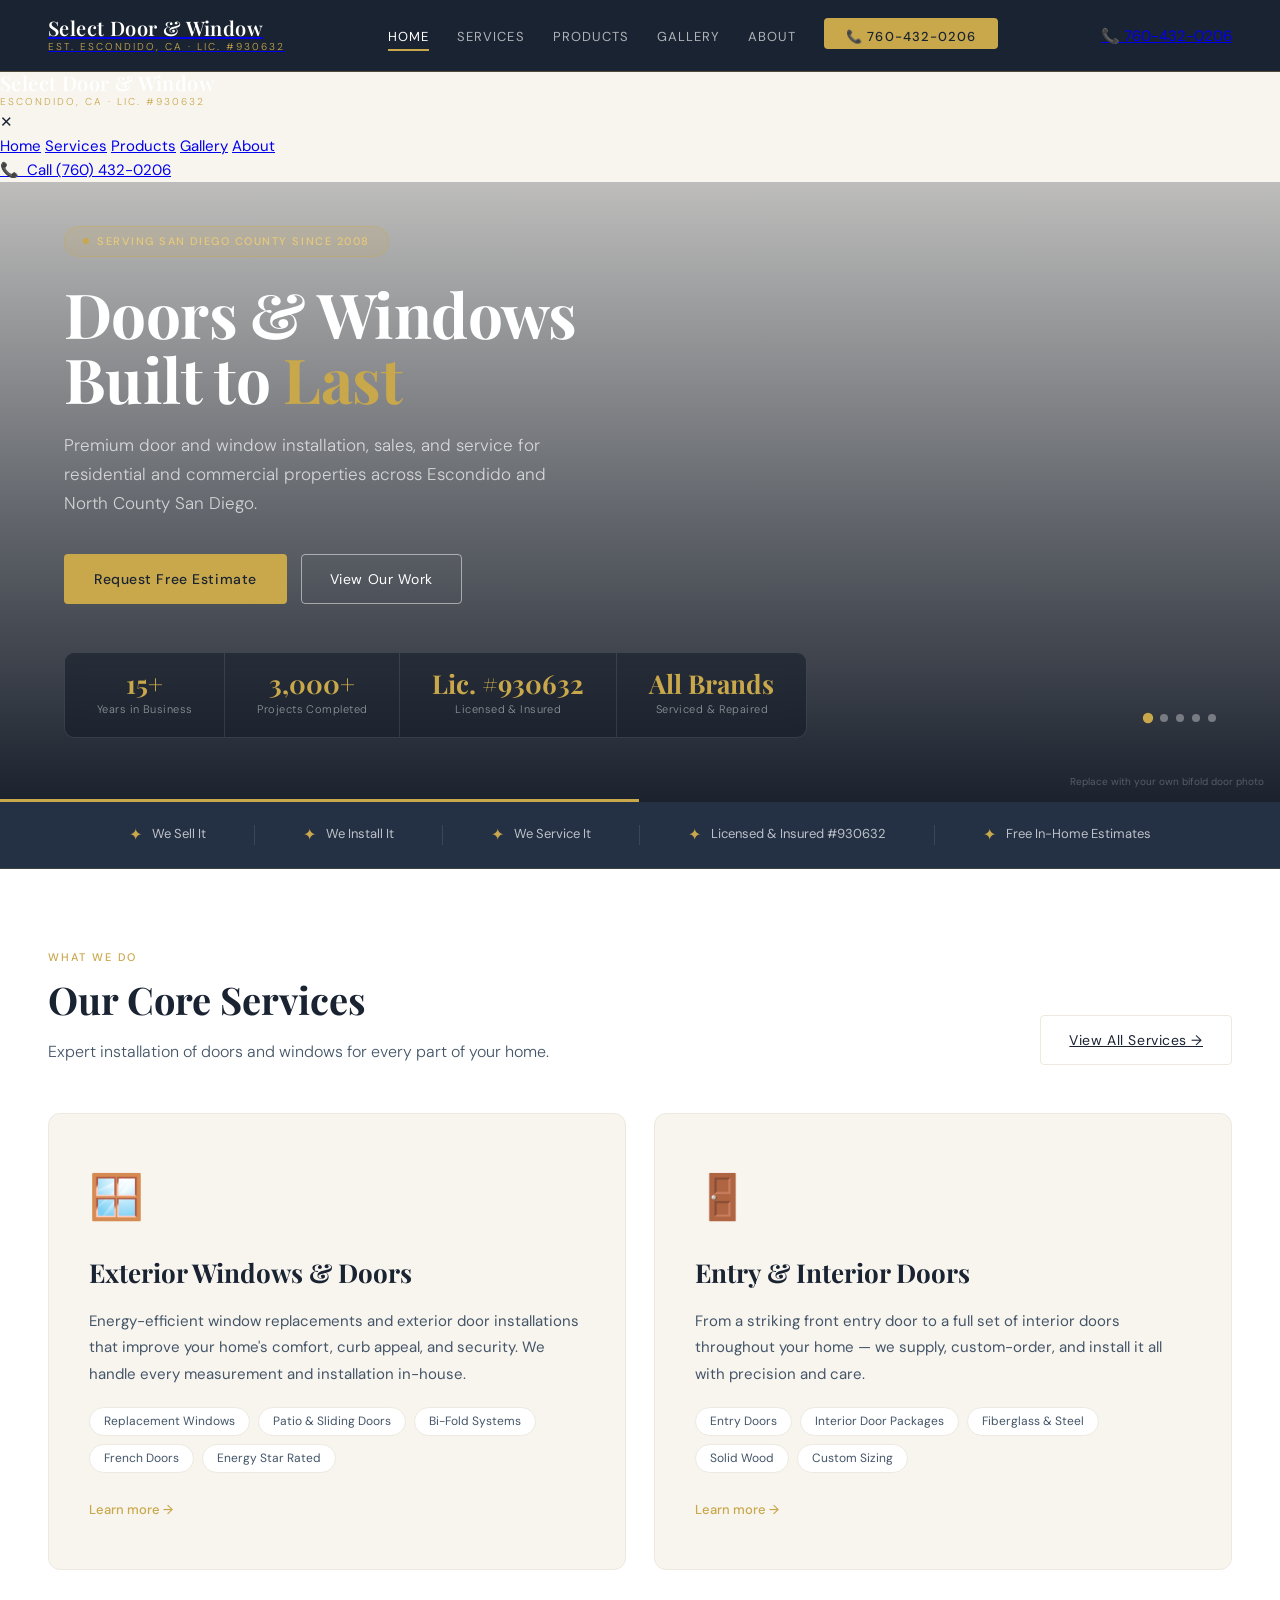
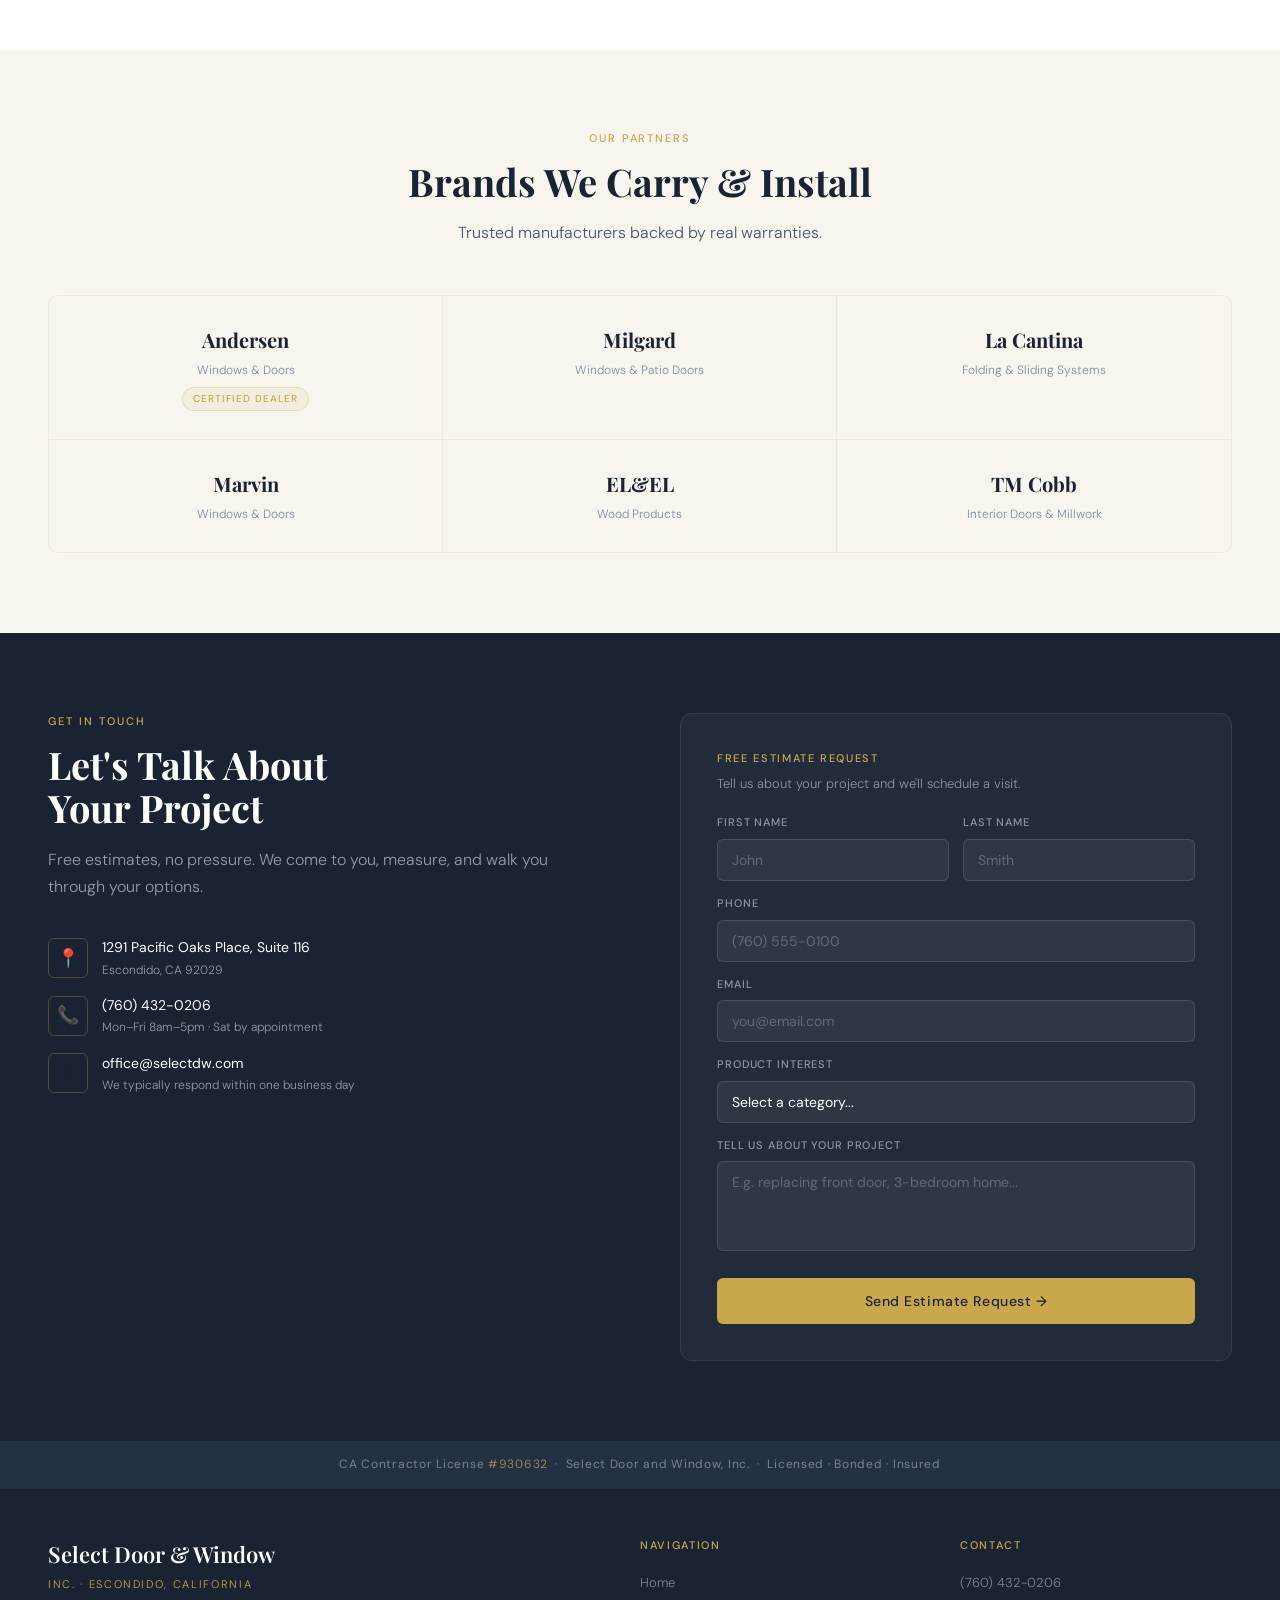
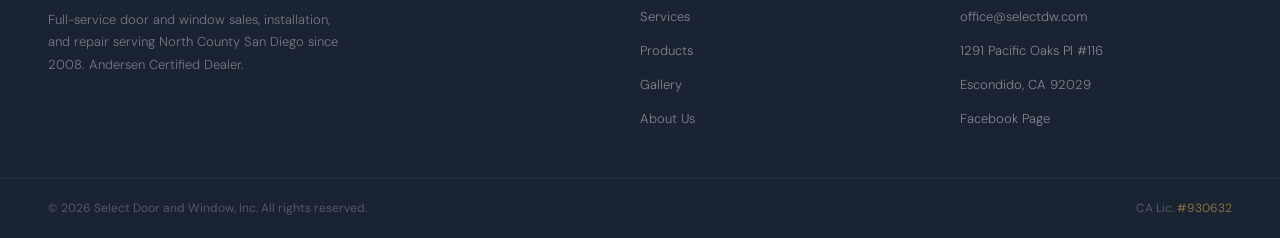
==== SDWWebsite/index.html @ 01941f11 "Break single-file site into multi-page structure and add CLAUDE.md - Split select_door_window.html i" ====
<!DOCTYPE html>
<html>
<head>
<meta charset="UTF-8">
<meta name="viewport" content="width=device-width, initial-scale=1.0">
<title>Select Door &amp; Window | Escondido, CA</title>
<link href="https://fonts.googleapis.com/css2?family=Playfair+Display:wght@400;600;700&family=DM+Sans:wght@300;400;500&display=swap" rel="stylesheet">
<link rel="stylesheet" href="styles.css">
</head>
<body>

<nav>
  <a class="nav-logo" href="index.html">
    <div class="nav-logo-name">Select Door &amp; Window</div>
    <div class="nav-logo-tag">Est. Escondido, CA &middot; Lic. #930632</div>
  </a>
  <ul class="nav-links">
    <li><a href="index.html" class="active">Home</a></li>
    <li><a href="services.html">Services</a></li>
    <li><a href="products.html">Products</a></li>
    <li><a href="gallery.html">Gallery</a></li>
    <li><a href="about.html">About</a></li>
    <li><a href="tel:7604320206" class="nav-cta">&#128222; 760-432-0206</a></li>
  </ul>
  <div class="nav-mobile-right">
    <a href="tel:7604320206" class="nav-mobile-call">&#128222; 760-432-0206</a>
    <div class="nav-hamburger" onclick="openMobileMenu()" aria-label="Open menu">
      <span></span><span></span><span></span>
    </div>
  </div>
</nav>

<div class="mobile-menu" id="mobileMenu">
  <div class="mobile-menu-header">
    <div>
      <div class="nav-logo-name">Select Door &amp; Window</div>
      <div class="nav-logo-tag">Escondido, CA &middot; Lic. #930632</div>
    </div>
    <div class="mobile-menu-close" onclick="closeMobileMenu()">&#10005;</div>
  </div>
  <div class="mobile-menu-links">
    <a href="index.html">Home</a>
    <a href="services.html">Services</a>
    <a href="products.html">Products</a>
    <a href="gallery.html">Gallery</a>
    <a href="about.html">About</a>
  </div>
  <a href="tel:7604320206" class="mobile-menu-cta">&#128222;&nbsp; Call (760) 432-0206</a>
</div>

<a href="tel:7604320206" class="sticky-call-bar">
  &#128222;&nbsp; Tap to Call &mdash; (760) 432-0206
</a>

<div class="hero-full">
  <div class="hero-slideshow" id="heroSlideshow">
    <div class="hero-slide active" style="background-image:url('https://images.unsplash.com/photo-1600585154340-be6161a56a0c?w=1600&q=80')"></div>
    <div class="hero-slide" style="background-image:url('https://images.unsplash.com/photo-1558618666-fcd25c85cd64?w=1600&q=80')"></div>
    <div class="hero-slide" style="background-image:url('https://images.unsplash.com/photo-1600607687920-4e2a09cf159d?w=1600&q=80')"></div>
    <div class="hero-slide" style="background-image:url('https://images.unsplash.com/photo-1570129477492-45c003edd2be?w=1600&q=80')"></div>
    <div class="hero-slide" style="background-image:url('https://images.unsplash.com/photo-1600566752355-35792bedcfea?w=1600&q=80')"></div>
  </div>
  <div class="slideshow-dots" id="slideshowDots"></div>
  <div class="slideshow-progress" id="slideshowProgress"></div>
  <div class="hero-overlay"></div>
  <div class="hero-content">
    <div class="hero-badge"><div class="hero-badge-dot"></div><span>Serving San Diego County Since 2008</span></div>
    <h1>Doors &amp; Windows<br>Built to <em>Last</em></h1>
    <p>Premium door and window installation, sales, and service for residential and commercial properties across Escondido and North County San Diego.</p>
    <div class="hero-actions">
      <a class="btn-primary" href="#home-contact">Request Free Estimate</a>
      <a class="btn-outline-light" href="gallery.html">View Our Work</a>
    </div>
    <div class="hero-stats">
      <div class="hero-stat"><div class="hero-stat-num">15+</div><div class="hero-stat-label">Years in Business</div></div>
      <div class="hero-stat"><div class="hero-stat-num">3,000+</div><div class="hero-stat-label">Projects Completed</div></div>
      <div class="hero-stat"><div class="hero-stat-num">Lic. #930632</div><div class="hero-stat-label">Licensed &amp; Insured</div></div>
      <div class="hero-stat"><div class="hero-stat-num">All Brands</div><div class="hero-stat-label">Serviced &amp; Repaired</div></div>
    </div>
  </div>
  <div class="photo-credit">Replace with your own bifold door photo</div>
</div>

<div class="trust-bar reveal">
  <div class="trust-item"><span class="trust-dot">&#10022;</span> We Sell It</div>
  <div class="trust-divider"></div>
  <div class="trust-item"><span class="trust-dot">&#10022;</span> We Install It</div>
  <div class="trust-divider"></div>
  <div class="trust-item"><span class="trust-dot">&#10022;</span> We Service It</div>
  <div class="trust-divider"></div>
  <div class="trust-item"><span class="trust-dot">&#10022;</span> Licensed &amp; Insured #930632</div>
  <div class="trust-divider"></div>
  <div class="trust-item"><span class="trust-dot">&#10022;</span> Free In-Home Estimates</div>
</div>

<section class="services-preview">
  <div class="section-header" style="display:flex;justify-content:space-between;align-items:flex-end">
    <div>
      <div class="section-label">What We Do</div>
      <h2 class="section-title">Our Core Services</h2>
      <p class="section-sub">Expert installation of doors and windows for every part of your home.</p>
    </div>
    <a class="btn-dark" href="services.html" style="white-space:nowrap;margin-left:32px">View All Services &rarr;</a>
  </div>
  <div class="services-grid-2">
    <div class="service-card-lg reveal reveal-left">
      <div class="service-card-icon">&#129695;</div>
      <h3>Exterior Windows &amp; Doors</h3>
      <p>Energy-efficient window replacements and exterior door installations that improve your home's comfort, curb appeal, and security. We handle every measurement and installation in-house.</p>
      <div class="service-tag-row">
        <span class="service-tag">Replacement Windows</span>
        <span class="service-tag">Patio &amp; Sliding Doors</span>
        <span class="service-tag">Bi-Fold Systems</span>
        <span class="service-tag">French Doors</span>
        <span class="service-tag">Energy Star Rated</span>
      </div>
      <a class="service-link" href="services.html">Learn more &rarr;</a>
    </div>
    <div class="service-card-lg reveal reveal-right">
      <div class="service-card-icon">&#128682;</div>
      <h3>Entry &amp; Interior Doors</h3>
      <p>From a striking front entry door to a full set of interior doors throughout your home &mdash; we supply, custom-order, and install it all with precision and care.</p>
      <div class="service-tag-row">
        <span class="service-tag">Entry Doors</span>
        <span class="service-tag">Interior Door Packages</span>
        <span class="service-tag">Fiberglass &amp; Steel</span>
        <span class="service-tag">Solid Wood</span>
        <span class="service-tag">Custom Sizing</span>
      </div>
      <a class="service-link" href="services.html">Learn more &rarr;</a>
    </div>
  </div>
</section>

<section class="brands-bg">
  <div class="section-header" style="text-align:center">
    <div class="section-label" style="text-align:center">Our Partners</div>
    <h2 class="section-title" style="text-align:center">Brands We Carry &amp; Install</h2>
    <p class="section-sub" style="margin:0 auto;text-align:center">Trusted manufacturers backed by real warranties.</p>
  </div>
  <div class="brands-grid">
    <div class="brand-item reveal-scale stagger-1"><div class="brand-name">Andersen</div><div class="brand-desc">Windows &amp; Doors</div><div class="brand-badge">Certified Dealer</div></div>
    <div class="brand-item reveal-scale stagger-2"><div class="brand-name">Milgard</div><div class="brand-desc">Windows &amp; Patio Doors</div></div>
    <div class="brand-item reveal-scale stagger-3"><div class="brand-name">La Cantina</div><div class="brand-desc">Folding &amp; Sliding Systems</div></div>
    <div class="brand-item reveal-scale stagger-4"><div class="brand-name">Marvin</div><div class="brand-desc">Windows &amp; Doors</div></div>
    <div class="brand-item reveal-scale stagger-5"><div class="brand-name">EL&amp;EL</div><div class="brand-desc">Wood Products</div></div>
    <div class="brand-item reveal-scale stagger-6"><div class="brand-name">TM Cobb</div><div class="brand-desc">Interior Doors &amp; Millwork</div></div>
  </div>
</section>

<section class="contact-bg" id="home-contact">
  <div class="contact-grid">
    <div>
      <div class="section-label">Get In Touch</div>
      <h2 class="section-title" style="color:var(--white)">Let's Talk About<br>Your Project</h2>
      <p class="section-sub" style="color:rgba(255,255,255,0.55)">Free estimates, no pressure. We come to you, measure, and walk you through your options.</p>
      <div class="contact-details">
        <div class="contact-row"><div class="contact-icon">&#128205;</div><div><strong>1291 Pacific Oaks Place, Suite 116</strong><p>Escondido, CA 92029</p></div></div>
        <div class="contact-row"><div class="contact-icon">&#128222;</div><div><strong>(760) 432-0206</strong><p>Mon&ndash;Fri 8am&ndash;5pm &middot; Sat by appointment</p></div></div>
        <div class="contact-row"><div class="contact-icon">&#9993;</div><div><strong>office@selectdw.com</strong><p>We typically respond within one business day</p></div></div>
      </div>
    </div>
    <div class="contact-form">
      <div style="margin-bottom:20px"><p style="color:var(--gold);font-size:11px;letter-spacing:0.15em;text-transform:uppercase;font-weight:500;margin-bottom:6px">Free Estimate Request</p><p style="color:rgba(255,255,255,0.5);font-size:13px;font-weight:300">Tell us about your project and we'll schedule a visit.</p></div>
      <div class="form-grid-2"><div class="form-row"><label>First Name</label><input type="text" placeholder="John"></div><div class="form-row"><label>Last Name</label><input type="text" placeholder="Smith"></div></div>
      <div class="form-row"><label>Phone</label><input type="tel" placeholder="(760) 555-0100"></div>
      <div class="form-row"><label>Email</label><input type="email" placeholder="you@email.com"></div>
      <div class="form-row"><label>Product Interest</label><select><option value="">Select a category...</option><option>Exterior Windows &amp; Doors</option><option>Entry &amp; Interior Doors</option><option>Not Sure Yet</option></select></div>
      <div class="form-row"><label>Tell Us About Your Project</label><textarea placeholder="E.g. replacing front door, 3-bedroom home..."></textarea></div>
      <button class="form-submit">Send Estimate Request &rarr;</button>
    </div>
  </div>
</section>

<div class="license-strip">CA Contractor License <span>#930632</span> &nbsp;&middot;&nbsp; Select Door and Window, Inc. &nbsp;&middot;&nbsp; Licensed &middot; Bonded &middot; Insured</div>
<footer>
  <div>
    <div class="footer-brand-name">Select Door &amp; Window</div>
    <div class="footer-brand-tag">Inc. &middot; Escondido, California</div>
    <p class="footer-desc">Full-service door and window sales, installation, and repair serving North County San Diego since 2008. Andersen Certified Dealer.</p>
  </div>
  <div class="footer-col">
    <h5>Navigation</h5>
    <ul class="footer-links">
      <li><a href="index.html">Home</a></li>
      <li><a href="services.html">Services</a></li>
      <li><a href="products.html">Products</a></li>
      <li><a href="gallery.html">Gallery</a></li>
      <li><a href="about.html">About Us</a></li>
    </ul>
  </div>
  <div class="footer-col">
    <h5>Contact</h5>
    <ul class="footer-links">
      <li><a href="tel:7604320206">(760) 432-0206</a></li>
      <li><a href="mailto:office@selectdw.com">office@selectdw.com</a></li>
      <li><a>1291 Pacific Oaks Pl #116</a></li>
      <li><a>Escondido, CA 92029</a></li>
      <li><a href="https://www.facebook.com/selectdoorandwindow/" target="_blank">Facebook Page</a></li>
    </ul>
  </div>
</footer>
<div class="footer-bottom">
  <p>&copy; 2026 Select Door and Window, Inc. All rights reserved.</p>
  <p>CA Lic. <a href="#">#930632</a></p>
</div>

<script src="scripts.js"></script>
<script>
// Hero slideshow
(function() {
  const slides = document.querySelectorAll('.hero-slide');
  const dotsContainer = document.getElementById('slideshowDots');
  const progressBar = document.getElementById('slideshowProgress');
  const INTERVAL = 5000;
  let current = 0;
  let timer = null;
  let startTime = null;
  let rafId = null;

  slides.forEach((_, i) => {
    const dot = document.createElement('button');
    dot.className = 'slideshow-dot' + (i === 0 ? ' active' : '');
    dot.setAttribute('aria-label', 'Slide ' + (i + 1));
    dot.addEventListener('click', () => { goTo(i); resetTimer(); });
    dotsContainer.appendChild(dot);
  });

  function goTo(index) {
    slides[current].classList.remove('active');
    slides[current].classList.add('prev');
    setTimeout(() => slides[current].classList.remove('prev'), 1500);
    dotsContainer.children[current].classList.remove('active');
    current = index;
    slides[current].classList.add('active');
    dotsContainer.children[current].classList.add('active');
  }

  function next() { goTo((current + 1) % slides.length); }

  function resetTimer() {
    clearInterval(timer);
    startTime = performance.now();
    cancelAnimationFrame(rafId);
    animateProgress();
    timer = setInterval(() => { next(); startTime = performance.now(); }, INTERVAL);
  }

  function animateProgress() {
    rafId = requestAnimationFrame((now) => {
      const elapsed = now - startTime;
      const pct = Math.min((elapsed / INTERVAL) * 100, 100);
      progressBar.style.width = pct + '%';
      progressBar.style.transition = 'none';
      if (pct < 100) animateProgress();
    });
  }

  resetTimer();
})();

// Counter animation
function animateCounter(el, target, suffix) {
  let start = 0;
  const duration = 1400;
  const step = (timestamp) => {
    if (!start) start = timestamp;
    const progress = Math.min((timestamp - start) / duration, 1);
    const ease = 1 - Math.pow(1 - progress, 3);
    const current = Math.floor(ease * target);
    el.textContent = current.toLocaleString() + suffix;
    if (progress < 1) requestAnimationFrame(step);
    else el.textContent = target.toLocaleString() + suffix;
  };
  requestAnimationFrame(step);
}

const statObserver = new IntersectionObserver((entries) => {
  entries.forEach(entry => {
    if (entry.isIntersecting && !entry.target.dataset.counted) {
      entry.target.dataset.counted = '1';
      animateCounter(entry.target, parseInt(entry.target.dataset.target), entry.target.dataset.suffix || '');
    }
  });
}, { threshold: 0.5 });

document.querySelectorAll('.hero-stat-num').forEach(el => {
  const text = el.textContent.trim();
  if (text === '15+') { el.dataset.target = 15; el.dataset.suffix = '+'; el.textContent = '0+'; statObserver.observe(el); }
  else if (text === '3,000+') { el.dataset.target = 3000; el.dataset.suffix = '+'; el.textContent = '0+'; statObserver.observe(el); }
});
</script>
</body>
</html>
---- SDWWebsite/styles.css ----
*, *::before, *::after { box-sizing: border-box; margin: 0; padding: 0; }
:root {
  --navy: #1a2332; --navy-mid: #243044; --navy-light: #2e3d56;
  --gold: #c9a84c; --gold-light: #e8c97a;
  --cream: #f8f5ef; --cream-dark: #ede9e0;
  --text-dark: #1a2332; --text-mid: #445568; --text-light: #7a8fa3;
  --white: #ffffff;
}
body { font-family: 'DM Sans', sans-serif; background: var(--cream); color: var(--text-dark); font-size: 15px; line-height: 1.6; overflow-x: hidden; }

nav { background: var(--navy); display: flex; align-items: center; justify-content: space-between; padding: 0 48px; height: 72px; border-bottom: 1px solid rgba(201,168,76,0.3); position: relative; z-index: 10; }
.nav-logo { cursor: pointer; }
.nav-logo-name { font-family: 'Playfair Display', serif; font-size: 20px; font-weight: 600; color: var(--white); letter-spacing: 0.02em; line-height: 1.1; }
.nav-logo-tag { font-size: 10px; font-weight: 300; color: var(--gold); letter-spacing: 0.2em; text-transform: uppercase; }
.nav-links { display: flex; gap: 28px; list-style: none; align-items: center; }
.nav-links a { color: rgba(255,255,255,0.65); text-decoration: none; font-size: 13px; font-weight: 400; letter-spacing: 0.08em; text-transform: uppercase; cursor: pointer; transition: color 0.2s; padding-bottom: 4px; border-bottom: 2px solid transparent; }
.nav-links a:hover, .nav-links a.active { color: var(--white); border-bottom-color: var(--gold); }
.nav-cta { background: var(--gold); color: var(--navy) !important; padding: 10px 22px; border-radius: 4px; font-weight: 500 !important; border-bottom: none !important; }
.nav-cta:hover { background: var(--gold-light) !important; }
section { padding: 80px 48px; }
.section-label { font-size: 11px; font-weight: 500; letter-spacing: 0.18em; text-transform: uppercase; color: var(--gold); margin-bottom: 12px; }
.section-title { font-family: 'Playfair Display', serif; font-size: 38px; font-weight: 700; color: var(--text-dark); line-height: 1.15; margin-bottom: 16px; }
.section-sub { font-size: 16px; color: var(--text-mid); max-width: 560px; font-weight: 300; line-height: 1.7; }
.section-header { margin-bottom: 48px; }
.btn-primary { background: var(--gold); color: var(--navy); padding: 14px 30px; border-radius: 4px; font-size: 14px; font-weight: 500; text-decoration: none; letter-spacing: 0.04em; border: none; cursor: pointer; transition: all 0.2s; display: inline-block; }
.btn-primary:hover { background: var(--gold-light); }
.btn-outline-light { background: transparent; color: var(--white); padding: 13px 28px; border-radius: 4px; font-size: 14px; font-weight: 400; text-decoration: none; border: 1px solid rgba(255,255,255,0.5); cursor: pointer; transition: all 0.2s; display: inline-block; letter-spacing: 0.04em; }
.btn-outline-light:hover { background: rgba(255,255,255,0.1); border-color: rgba(255,255,255,0.8); }
.btn-dark { background: transparent; color: var(--navy); padding: 13px 28px; border-radius: 4px; font-size: 14px; border: 1px solid var(--cream-dark); cursor: pointer; transition: all 0.2s; display: inline-block; letter-spacing: 0.04em; }
.btn-dark:hover { border-color: var(--navy); }
.page-hero { background: var(--navy); padding: 64px 48px; }
.page-hero .section-label { color: var(--gold); }
.page-hero .section-title { color: var(--white); margin-bottom: 12px; }
.page-hero .section-sub { color: rgba(255,255,255,0.55); }
.trust-bar { background: var(--navy-mid); padding: 20px 48px; display: flex; align-items: center; justify-content: center; gap: 48px; border-bottom: 1px solid rgba(201,168,76,0.15); flex-wrap: wrap; }
.trust-item { display: flex; align-items: center; gap: 10px; color: rgba(255,255,255,0.7); font-size: 13px; }
.trust-dot { color: var(--gold); font-size: 16px; }
.trust-divider { width: 1px; height: 20px; background: rgba(255,255,255,0.1); }

/* HERO */
.hero-full { position: relative; min-height: 620px; display: flex; flex-direction: column; justify-content: flex-end; overflow: hidden; }
.hero-bg-img { position: absolute; inset: 0; background-image: url('https://images.unsplash.com/photo-1600585154340-be6161a56a0c?w=1600&q=80'); background-size: cover; background-position: center; transform: scale(1.03); transition: transform 6s ease; }
.hero-full:hover .hero-bg-img { transform: scale(1); }
.hero-overlay { position: absolute; inset: 0; background: linear-gradient(to top, rgba(15,22,35,0.95) 0%, rgba(15,22,35,0.65) 45%, rgba(15,22,35,0.25) 100%); }
.hero-content { position: relative; z-index: 2; padding: 0 64px 64px; max-width: 900px; }
.hero-badge { display: inline-flex; align-items: center; gap: 8px; background: rgba(201,168,76,0.15); border: 1px solid rgba(201,168,76,0.4); border-radius: 40px; padding: 6px 18px; margin-bottom: 24px; width: fit-content; }
.hero-badge-dot { width: 6px; height: 6px; background: var(--gold); border-radius: 50%; }
.hero-badge span { font-size: 11px; color: var(--gold-light); letter-spacing: 0.14em; text-transform: uppercase; font-weight: 500; }
.hero-content h1 { font-family: 'Playfair Display', serif; font-size: 62px; font-weight: 700; color: var(--white); line-height: 1.05; margin-bottom: 20px; letter-spacing: -0.01em; }
.hero-content h1 em { color: var(--gold); font-style: normal; }
.hero-content p { font-size: 17px; color: rgba(255,255,255,0.7); max-width: 520px; margin-bottom: 36px; line-height: 1.7; font-weight: 300; }
.hero-actions { display: flex; gap: 14px; align-items: center; margin-bottom: 48px; }
.hero-stats { display: flex; border: 1px solid rgba(255,255,255,0.12); border-radius: 10px; overflow: hidden; backdrop-filter: blur(8px); background: rgba(15,22,35,0.5); width: fit-content; }
.hero-stat { padding: 18px 32px; border-right: 1px solid rgba(255,255,255,0.1); text-align: center; }
.hero-stat:last-child { border-right: none; }
.hero-stat-num { font-family: 'Playfair Display', serif; font-size: 26px; font-weight: 700; color: var(--gold); line-height: 1; }
.hero-stat-label { font-size: 11px; color: rgba(255,255,255,0.5); margin-top: 4px; font-weight: 300; letter-spacing: 0.04em; }
.photo-credit { position: absolute; bottom: 12px; right: 16px; z-index: 3; font-size: 10px; color: rgba(255,255,255,0.25); }
.photo-credit a { color: rgba(255,255,255,0.25); text-decoration: none; }

/* HOME SERVICES */
.services-preview { background: var(--white); }
.services-grid-2 { display: grid; grid-template-columns: 1fr 1fr; gap: 28px; }
.service-card-lg { background: var(--cream); border: 1px solid var(--cream-dark); border-radius: 12px; padding: 48px 40px; position: relative; overflow: hidden; transition: all 0.25s; }
.service-card-lg:hover { border-color: var(--gold); transform: translateY(-4px); box-shadow: 0 20px 48px rgba(26,35,50,0.1); }
.service-card-lg::before { content: ''; position: absolute; top: 0; left: 0; right: 0; height: 4px; background: var(--gold); transform: scaleX(0); transition: transform 0.3s; transform-origin: left; }
.service-card-lg:hover::before { transform: scaleX(1); }
.service-card-icon { font-size: 44px; margin-bottom: 20px; }
.service-card-lg h3 { font-family: 'Playfair Display', serif; font-size: 26px; color: var(--text-dark); margin-bottom: 14px; }
.service-card-lg p { font-size: 15px; color: var(--text-mid); line-height: 1.75; margin-bottom: 20px; }
.service-tag-row { display: flex; flex-wrap: wrap; gap: 8px; margin-bottom: 24px; }
.service-tag { font-size: 12px; color: var(--text-mid); background: var(--white); border: 1px solid var(--cream-dark); border-radius: 20px; padding: 4px 14px; }
.service-link { display: inline-flex; align-items: center; gap: 6px; font-size: 13px; font-weight: 500; color: var(--gold); cursor: pointer; text-decoration: none; }

/* BRANDS */
.brands-bg { background: var(--cream); }
.brands-grid { display: grid; grid-template-columns: repeat(3, 1fr); margin-top: 40px; border: 1px solid var(--cream-dark); border-radius: 10px; overflow: hidden; }
.brand-item { padding: 28px 20px; text-align: center; border-right: 1px solid var(--cream-dark); border-bottom: 1px solid var(--cream-dark); transition: background 0.2s, transform 0.2s, box-shadow 0.2s; display: flex; flex-direction: column; align-items: center; gap: 5px; }
.brand-item:hover { background: var(--white); transform: translateY(-3px); box-shadow: 0 8px 24px rgba(26,35,50,0.08); }
.brand-item:nth-child(3n) { border-right: none; }
.brand-item:nth-child(4), .brand-item:nth-child(5), .brand-item:nth-child(6) { border-bottom: none; }
.brand-name { font-family: 'Playfair Display', serif; font-size: 20px; color: var(--navy); font-weight: 700; }
.brand-desc { font-size: 12px; color: var(--text-light); font-weight: 300; }
.brand-badge { font-size: 10px; font-weight: 500; letter-spacing: 0.1em; text-transform: uppercase; color: var(--gold); background: rgba(201,168,76,0.1); border: 1px solid rgba(201,168,76,0.25); border-radius: 20px; padding: 3px 10px; margin-top: 2px; }

/* CONTACT */
.contact-bg { background: var(--navy); position: relative; overflow: hidden; }
.contact-grid { display: grid; grid-template-columns: 1fr 1fr; gap: 80px; align-items: start; }
.contact-details { margin-top: 36px; display: flex; flex-direction: column; gap: 14px; }
.contact-row { display: flex; gap: 14px; align-items: center; }
.contact-icon { width: 40px; height: 40px; border: 1px solid rgba(201,168,76,0.3); border-radius: 6px; display: flex; align-items: center; justify-content: center; font-size: 18px; flex-shrink: 0; }
.contact-row p { color: rgba(255,255,255,0.55); font-size: 12px; font-weight: 300; }
.contact-row strong { color: var(--white); font-size: 14px; font-weight: 400; display: block; margin-bottom: 2px; }
.contact-form { background: rgba(255,255,255,0.04); border: 1px solid rgba(255,255,255,0.08); border-radius: 12px; padding: 36px; }
.form-row { margin-bottom: 14px; }
.form-row label { display: block; font-size: 11px; font-weight: 500; color: rgba(255,255,255,0.5); letter-spacing: 0.08em; text-transform: uppercase; margin-bottom: 7px; }
.form-row input, .form-row select, .form-row textarea { width: 100%; background: rgba(255,255,255,0.06); border: 1px solid rgba(255,255,255,0.12); border-radius: 6px; padding: 11px 14px; color: var(--white); font-family: 'DM Sans', sans-serif; font-size: 14px; outline: none; transition: border-color 0.2s; appearance: none; }
.form-row input:focus, .form-row select:focus, .form-row textarea:focus { border-color: rgba(201,168,76,0.5); }
.form-row input::placeholder, .form-row textarea::placeholder { color: rgba(255,255,255,0.25); }
.form-row select option { background: var(--navy-mid); color: var(--white); }
.form-row textarea { height: 90px; resize: none; }
.form-grid-2 { display: grid; grid-template-columns: 1fr 1fr; gap: 14px; }
.form-submit { width: 100%; background: var(--gold); color: var(--navy); border: none; border-radius: 6px; padding: 14px; font-family: 'DM Sans', sans-serif; font-size: 14px; font-weight: 500; cursor: pointer; letter-spacing: 0.04em; margin-top: 6px; transition: background 0.2s; }
.form-submit:hover { background: var(--gold-light); }

/* SERVICES PAGE */
.services-full-grid { display: grid; grid-template-columns: repeat(2, 1fr); gap: 28px; }
.service-full-card { background: var(--white); border: 1px solid var(--cream-dark); border-radius: 10px; padding: 36px; transition: all 0.25s; }
.service-full-card:hover { border-color: var(--gold); }
.service-full-card h3 { font-family: 'Playfair Display', serif; font-size: 22px; color: var(--text-dark); margin-bottom: 12px; }
.service-full-card p { font-size: 14px; color: var(--text-mid); line-height: 1.75; margin-bottom: 16px; }
.service-bullets { list-style: none; display: flex; flex-direction: column; gap: 7px; margin-bottom: 20px; }
.service-bullets li { font-size: 13px; color: var(--text-mid); display: flex; align-items: center; gap: 8px; }
.service-bullets li::before { content: '\2736'; color: var(--gold); font-size: 9px; }
.service-cta { font-size: 13px; font-weight: 500; color: var(--gold); cursor: pointer; text-decoration: none; }

/* PRODUCTS */
.products-grid { display: grid; grid-template-columns: repeat(2, 1fr); gap: 28px; }
.product-card { background: var(--white); border: 1px solid var(--cream-dark); border-radius: 10px; overflow: hidden; transition: all 0.25s; }
.product-card:hover { border-color: var(--gold); transform: translateY(-3px); }
.product-card-header { background: var(--navy); padding: 28px; }
.product-card-header h3 { font-family: 'Playfair Display', serif; font-size: 24px; color: var(--white); font-weight: 700; margin-bottom: 4px; }
.product-card-header p { font-size: 13px; color: rgba(255,255,255,0.5); font-weight: 300; }
.product-card.andersen .product-card-header { background: var(--navy-mid); border-bottom: 2px solid var(--gold); }
.product-card-body { padding: 24px 28px; }
.product-card-body p { font-size: 14px; color: var(--text-mid); line-height: 1.7; margin-bottom: 16px; }
.product-lines { display: flex; flex-wrap: wrap; gap: 8px; }
.product-line-tag { font-size: 12px; color: var(--text-mid); background: var(--cream); border: 1px solid var(--cream-dark); border-radius: 20px; padding: 4px 12px; }
.certified-badge { display: inline-flex; align-items: center; gap: 6px; background: rgba(201,168,76,0.1); border: 1px solid rgba(201,168,76,0.3); border-radius: 20px; padding: 5px 14px; font-size: 11px; color: var(--gold); font-weight: 500; letter-spacing: 0.08em; text-transform: uppercase; margin-bottom: 12px; }

/* GALLERY ACCORDION */
.gallery-section { background: var(--white); }
.gallery-accordion { display: flex; flex-direction: column; gap: 16px; }
.gallery-panel { border: 1px solid var(--cream-dark); border-radius: 12px; overflow: hidden; background: var(--white); transition: border-color 0.25s; }
.gallery-panel.open { border-color: var(--gold); box-shadow: 0 4px 24px rgba(26,35,50,0.07); }
.gallery-panel-header { display: flex; align-items: center; justify-content: space-between; padding: 24px 32px; cursor: pointer; background: var(--white); transition: background 0.2s; user-select: none; }
.gallery-panel-header:hover { background: var(--cream); }
.gallery-panel.open .gallery-panel-header { background: var(--navy); }
.gallery-panel-left { display: flex; align-items: center; gap: 16px; }
.gallery-panel-icon { font-size: 28px; }
.gallery-panel-title { font-family: 'Playfair Display', serif; font-size: 22px; font-weight: 600; color: var(--text-dark); }
.gallery-panel.open .gallery-panel-title { color: var(--white); }
.gallery-panel-count { font-size: 12px; color: var(--text-light); margin-top: 2px; }
.gallery-panel.open .gallery-panel-count { color: rgba(255,255,255,0.45); }
.gallery-panel-chevron { width: 32px; height: 32px; border-radius: 50%; border: 1px solid var(--cream-dark); display: flex; align-items: center; justify-content: center; font-size: 14px; color: var(--text-light); transition: all 0.3s; flex-shrink: 0; }
.gallery-panel.open .gallery-panel-chevron { background: rgba(201,168,76,0.15); border-color: rgba(201,168,76,0.4); color: var(--gold); transform: rotate(180deg); }
.gallery-panel-body { max-height: 0; overflow: hidden; transition: max-height 0.45s cubic-bezier(0.4,0,0.2,1); }
.gallery-panel.open .gallery-panel-body { max-height: 620px; }
.gallery-scroll-wrap { padding: 24px 32px 32px; overflow-x: auto; -webkit-overflow-scrolling: touch; scrollbar-width: thin; scrollbar-color: var(--gold) var(--cream-dark); }
.gallery-scroll-wrap::-webkit-scrollbar { height: 6px; }
.gallery-scroll-wrap::-webkit-scrollbar-track { background: var(--cream-dark); border-radius: 3px; }
.gallery-scroll-wrap::-webkit-scrollbar-thumb { background: var(--gold); border-radius: 3px; }
.gallery-scroll-row { display: flex; gap: 16px; width: max-content; }
.gallery-thumb { width: 280px; height: 210px; flex-shrink: 0; border-radius: 8px; overflow: hidden; position: relative; cursor: pointer; transition: transform 0.2s, box-shadow 0.2s; background: var(--navy-mid); }
.gallery-thumb:hover { transform: translateY(-4px); box-shadow: 0 12px 32px rgba(26,35,50,0.18); }
.gallery-thumb img { width: 100%; height: 100%; object-fit: cover; display: block; transition: transform 0.4s; }
.gallery-thumb:hover img { transform: scale(1.06); }
.gallery-thumb-label { position: absolute; bottom: 0; left: 0; right: 0; padding: 28px 14px 12px; background: linear-gradient(to top, rgba(15,22,35,0.85), transparent); color: var(--white); font-size: 12px; font-weight: 300; letter-spacing: 0.04em; }
.gallery-add-note { margin-top: 40px; background: var(--cream); border: 1px dashed var(--gold); border-radius: 10px; padding: 24px 28px; text-align: center; }
.gallery-add-note p { font-size: 14px; color: var(--text-mid); line-height: 1.7; }
.gallery-add-note code { background: var(--cream-dark); padding: 2px 6px; border-radius: 4px; font-size: 12px; color: var(--navy); }

/* LIGHTBOX */
.lightbox { display: none; position: fixed; inset: 0; z-index: 1000; background: rgba(10,16,26,0.96); align-items: center; justify-content: center; }
.lightbox.open { display: flex; }
.lightbox-img { max-width: 88vw; max-height: 86vh; border-radius: 8px; object-fit: contain; }
.lightbox-close { position: absolute; top: 24px; right: 32px; color: rgba(255,255,255,0.55); font-size: 32px; cursor: pointer; transition: color 0.2s; line-height: 1; }
.lightbox-close:hover { color: var(--white); }
.lightbox-caption { position: absolute; bottom: 28px; left: 50%; transform: translateX(-50%); color: rgba(255,255,255,0.45); font-size: 13px; white-space: nowrap; }
.lightbox-nav { position: absolute; top: 50%; transform: translateY(-50%); color: rgba(255,255,255,0.45); font-size: 48px; cursor: pointer; transition: color 0.2s; padding: 16px; line-height: 1; }
.lightbox-nav:hover { color: var(--white); }
.lightbox-prev { left: 8px; }
.lightbox-next { right: 8px; }

/* ABOUT */
.about-grid { display: grid; grid-template-columns: 1fr 1fr; gap: 64px; align-items: start; }
.about-story p { font-size: 15px; color: var(--text-mid); line-height: 1.8; margin-bottom: 20px; font-weight: 300; }
.about-story strong { color: var(--text-dark); font-weight: 500; }
.values-grid { display: grid; grid-template-columns: repeat(3, 1fr); gap: 24px; }
.value-card { padding: 28px; background: var(--cream); border: 1px solid var(--cream-dark); border-radius: 10px; text-align: center; }
.value-icon { font-size: 32px; margin-bottom: 14px; }
.value-card h4 { font-family: 'Playfair Display', serif; font-size: 17px; color: var(--text-dark); margin-bottom: 8px; }
.value-card p { font-size: 13px; color: var(--text-mid); line-height: 1.7; }
.license-box { background: var(--navy); border-radius: 10px; padding: 32px; margin-top: 36px; }
.license-box h4 { font-family: 'Playfair Display', serif; color: var(--white); font-size: 20px; margin-bottom: 16px; }
.license-items { display: flex; flex-direction: column; gap: 10px; }
.license-item { display: flex; align-items: center; gap: 12px; font-size: 14px; color: rgba(255,255,255,0.65); }
.license-item span { color: var(--gold); }

/* SCROLL ANIMATIONS */
.reveal { opacity: 0; transform: translateY(32px); transition: opacity 0.65s cubic-bezier(0.4,0,0.2,1), transform 0.65s cubic-bezier(0.4,0,0.2,1); }
.reveal.visible { opacity: 1; transform: none; }
.reveal-left { opacity: 0; transform: translateX(-40px); transition: opacity 0.65s cubic-bezier(0.4,0,0.2,1), transform 0.65s cubic-bezier(0.4,0,0.2,1); }
.reveal-left.visible { opacity: 1; transform: none; }
.reveal-right { opacity: 0; transform: translateX(40px); transition: opacity 0.65s cubic-bezier(0.4,0,0.2,1), transform 0.65s cubic-bezier(0.4,0,0.2,1); }
.reveal-right.visible { opacity: 1; transform: none; }
.reveal-scale { opacity: 0; transform: scale(0.93); transition: opacity 0.55s cubic-bezier(0.4,0,0.2,1), transform 0.55s cubic-bezier(0.4,0,0.2,1); }
.reveal-scale.visible { opacity: 1; transform: scale(1); }
.stagger-1 { transition-delay: 0.05s; }
.stagger-2 { transition-delay: 0.13s; }
.stagger-3 { transition-delay: 0.21s; }
.stagger-4 { transition-delay: 0.29s; }
.stagger-5 { transition-delay: 0.37s; }
.stagger-6 { transition-delay: 0.45s; }

/* COUNTER */
.counter-num { display: inline-block; transition: color 0.3s; }

/* HERO SLIDESHOW */
.hero-slideshow { position: absolute; inset: 0; }
.hero-slide { position: absolute; inset: 0; background-size: cover; background-position: center; opacity: 0; transition: opacity 1.4s ease-in-out, transform 8s ease; transform: scale(1.06); }
.hero-slide.active { opacity: 1; transform: scale(1.02); }
.hero-slide.prev { opacity: 0; transform: scale(1); }
.slideshow-dots { position: absolute; bottom: 80px; right: 64px; z-index: 3; display: flex; gap: 8px; }
.slideshow-dot { width: 8px; height: 8px; border-radius: 50%; background: rgba(255,255,255,0.35); border: none; cursor: pointer; padding: 0; transition: all 0.3s; }
.slideshow-dot.active { background: var(--gold); transform: scale(1.3); }
.slideshow-progress { position: absolute; bottom: 0; left: 0; height: 3px; background: var(--gold); z-index: 3; transition: none; }

/* ABOUT SHOWROOM */
.showroom-grid { display: grid; grid-template-columns: 1fr 1fr; gap: 28px; margin-top: 48px; }
.showroom-img { border-radius: 12px; overflow: hidden; aspect-ratio: 4/3; background: var(--navy-light); position: relative; }
.showroom-img img { width: 100%; height: 100%; object-fit: cover; display: block; transition: transform 0.5s ease; }
.showroom-img:hover img { transform: scale(1.04); }
.showroom-img.tall { aspect-ratio: 3/4; }
.family-banner { background: var(--navy); border-radius: 12px; padding: 40px 44px; margin-top: 48px; display: grid; grid-template-columns: 1fr 1fr; gap: 48px; align-items: center; }
.family-banner h3 { font-family: 'Playfair Display', serif; font-size: 28px; color: var(--white); font-weight: 700; margin-bottom: 14px; line-height: 1.2; }
.family-banner h3 em { color: var(--gold); font-style: normal; }
.family-banner p { font-size: 14px; color: rgba(255,255,255,0.6); line-height: 1.8; font-weight: 300; margin-bottom: 12px; }
.family-pill { display: inline-flex; align-items: center; gap: 8px; background: rgba(201,168,76,0.12); border: 1px solid rgba(201,168,76,0.3); border-radius: 30px; padding: 6px 16px; font-size: 12px; color: var(--gold-light); letter-spacing: 0.08em; text-transform: uppercase; font-weight: 500; margin-bottom: 20px; }
.family-stats-row { display: flex; gap: 0; border: 1px solid rgba(255,255,255,0.1); border-radius: 8px; overflow: hidden; margin-top: 8px; }
.family-stat { flex: 1; padding: 16px; border-right: 1px solid rgba(255,255,255,0.1); text-align: center; }
.family-stat:last-child { border-right: none; }
.family-stat-num { font-family: 'Playfair Display', serif; font-size: 22px; color: var(--gold); font-weight: 700; line-height: 1; }
.family-stat-label { font-size: 11px; color: rgba(255,255,255,0.4); margin-top: 4px; font-weight: 300; }

/* PULSE on phone CTA */
@keyframes pulse-gold { 0%,100% { box-shadow: 0 0 0 0 rgba(201,168,76,0.4); } 50% { box-shadow: 0 0 0 8px rgba(201,168,76,0); } }
.nav-cta { animation: pulse-gold 2.8s infinite; }
.nav-cta:hover { animation: none; }

.license-strip { background: var(--navy-mid); text-align: center; padding: 14px; font-size: 12px; color: rgba(255,255,255,0.4); letter-spacing: 0.06em; }
.license-strip span { color: rgba(201,168,76,0.7); }
footer { background: var(--text-dark); padding: 48px; display: grid; grid-template-columns: 2fr 1fr 1fr; gap: 48px; }
.footer-brand-name { font-family: 'Playfair Display', serif; font-size: 22px; color: var(--white); font-weight: 600; margin-bottom: 4px; }
.footer-brand-tag { font-size: 11px; color: var(--gold); letter-spacing: 0.15em; text-transform: uppercase; font-weight: 300; margin-bottom: 16px; }
.footer-desc { font-size: 13px; color: rgba(255,255,255,0.4); line-height: 1.7; max-width: 300px; font-weight: 300; }
.footer-col h5 { font-size: 11px; letter-spacing: 0.15em; text-transform: uppercase; color: var(--gold); font-weight: 500; margin-bottom: 16px; }
.footer-links { list-style: none; display: flex; flex-direction: column; gap: 10px; }
.footer-links a { font-size: 13px; color: rgba(255,255,255,0.45); text-decoration: none; cursor: pointer; transition: color 0.2s; font-weight: 300; }
.footer-links a:hover { color: var(--gold-light); }
.footer-bottom { background: var(--text-dark); border-top: 1px solid rgba(255,255,255,0.06); padding: 20px 48px; display: flex; justify-content: space-between; }
.footer-bottom p { font-size: 12px; color: rgba(255,255,255,0.25); }
.footer-bottom a { color: rgba(201,168,76,0.6); text-decoration: none; }

/* ============================================================
   MOBILE RESPONSIVE — 768px and below
   ============================================================ */
@media (max-width: 768px) {
  nav { padding: 0 20px; height: 60px; }
  .nav-links { display: none; }
  .nav-mobile-right { display: flex; align-items: center; gap: 10px; }
  .nav-mobile-call { background: var(--gold); color: var(--navy); padding: 8px 14px; border-radius: 4px; font-size: 12px; font-weight: 500; text-decoration: none; white-space: nowrap; }
  .nav-hamburger { display: flex; flex-direction: column; gap: 5px; cursor: pointer; padding: 4px; }
  .nav-hamburger span { display: block; width: 22px; height: 2px; background: rgba(255,255,255,0.75); border-radius: 1px; transition: all 0.25s; }

  .mobile-menu { display: none; position: fixed; inset: 0; background: var(--navy); z-index: 200; flex-direction: column; padding: 24px 28px; }
  .mobile-menu.open { display: flex; }
  .mobile-menu-header { display: flex; justify-content: space-between; align-items: center; margin-bottom: 40px; }
  .mobile-menu-close { color: rgba(255,255,255,0.6); font-size: 28px; cursor: pointer; line-height: 1; }
  .mobile-menu-links { display: flex; flex-direction: column; gap: 0; flex: 1; }
  .mobile-menu-links a { color: rgba(255,255,255,0.75); text-decoration: none; font-size: 24px; font-family: 'Playfair Display', serif; font-weight: 600; padding: 16px 0; border-bottom: 1px solid rgba(255,255,255,0.07); cursor: pointer; transition: color 0.2s; }
  .mobile-menu-links a:hover { color: var(--gold); }
  .mobile-menu-cta { margin-top: 32px; background: var(--gold); color: var(--navy); text-align: center; padding: 16px; border-radius: 6px; font-size: 16px; font-weight: 500; text-decoration: none; display: block; }

  .hero-full { min-height: 520px; }
  .hero-content { padding: 0 24px 28px; max-width: 100%; }
  .hero-content h1 { font-size: 36px; margin-bottom: 12px; }
  .hero-content p { font-size: 14px; margin-bottom: 24px; }
  .hero-actions { flex-direction: column; gap: 10px; margin-bottom: 24px; }
  .hero-actions .btn-primary, .hero-actions .btn-outline-light { width: 100%; text-align: center; padding: 14px 20px; font-size: 14px; }
  .hero-stats { width: 100%; }
  .hero-stat { padding: 10px 8px; flex: 1; }
  .hero-stat-num { font-size: 15px; }
  .hero-stat-label { font-size: 9px; }
  .slideshow-dots { bottom: 24px; right: 24px; }
  .photo-credit { display: none; }

  .trust-bar { padding: 12px 16px; gap: 0; overflow-x: auto; justify-content: flex-start; flex-wrap: nowrap; -webkit-overflow-scrolling: touch; }
  .trust-item { flex-shrink: 0; font-size: 11px; padding-right: 16px; }
  .trust-divider { display: none; }

  section { padding: 48px 20px; }

  .services-grid-2 { grid-template-columns: 1fr; gap: 16px; }
  .service-card-lg { padding: 28px 22px; }
  .service-card-lg h3 { font-size: 20px; }
  .section-header { flex-direction: column !important; align-items: flex-start !important; gap: 16px; }
  .section-header .btn-dark { width: 100%; text-align: center; margin-left: 0 !important; }

  .brands-grid { grid-template-columns: repeat(2, 1fr); }
  .brand-item:nth-child(3n) { border-right: 1px solid var(--cream-dark); }
  .brand-item:nth-child(2n) { border-right: none; }
  .brand-item:nth-child(4) { border-bottom: 1px solid var(--cream-dark); }
  .brand-item:nth-child(5) { border-bottom: none; }
  .brand-item:nth-child(6) { border-bottom: none; }

  .section-title { font-size: 28px; }

  .contact-grid { grid-template-columns: 1fr; gap: 36px; }
  .contact-details { margin-top: 0; }

  .services-full-grid { grid-template-columns: 1fr; }
  .page-hero { padding: 48px 20px; }
  .page-hero .section-title { font-size: 30px; }

  .services-full-grid + div { flex-direction: column !important; gap: 20px !important; padding: 28px 22px !important; }
  .services-full-grid + div .btn-primary { width: 100%; text-align: center; }

  .products-grid { grid-template-columns: 1fr; }

  .gallery-panel-header { padding: 18px 20px; }
  .gallery-panel-title { font-size: 17px; }
  .gallery-scroll-wrap { padding: 16px 20px 20px; }
  .gallery-thumb { width: 220px; height: 165px; }

  .about-grid { grid-template-columns: 1fr; gap: 36px; }
  .values-grid { grid-template-columns: 1fr; gap: 14px; }
  .showroom-grid { grid-template-columns: 1fr; }
  .family-banner { grid-template-columns: 1fr; gap: 28px; padding: 28px 22px; }
  .family-stats-row { display: grid; grid-template-columns: 1fr 1fr; }

  footer { grid-template-columns: 1fr; gap: 28px; padding: 36px 20px; }
  .footer-bottom { padding: 16px 20px; flex-direction: column; gap: 4px; text-align: center; padding-bottom: 72px; }

  .sticky-call-bar { display: flex !important; }
}

/* STICKY CALL BAR — mobile only */
.sticky-call-bar { display: none; position: fixed; bottom: 0; left: 0; right: 0; background: var(--gold); color: var(--navy); align-items: center; justify-content: center; gap: 8px; padding: 14px; z-index: 100; font-size: 15px; font-weight: 600; letter-spacing: 0.04em; text-decoration: none; border-top: 2px solid rgba(0,0,0,0.1); }
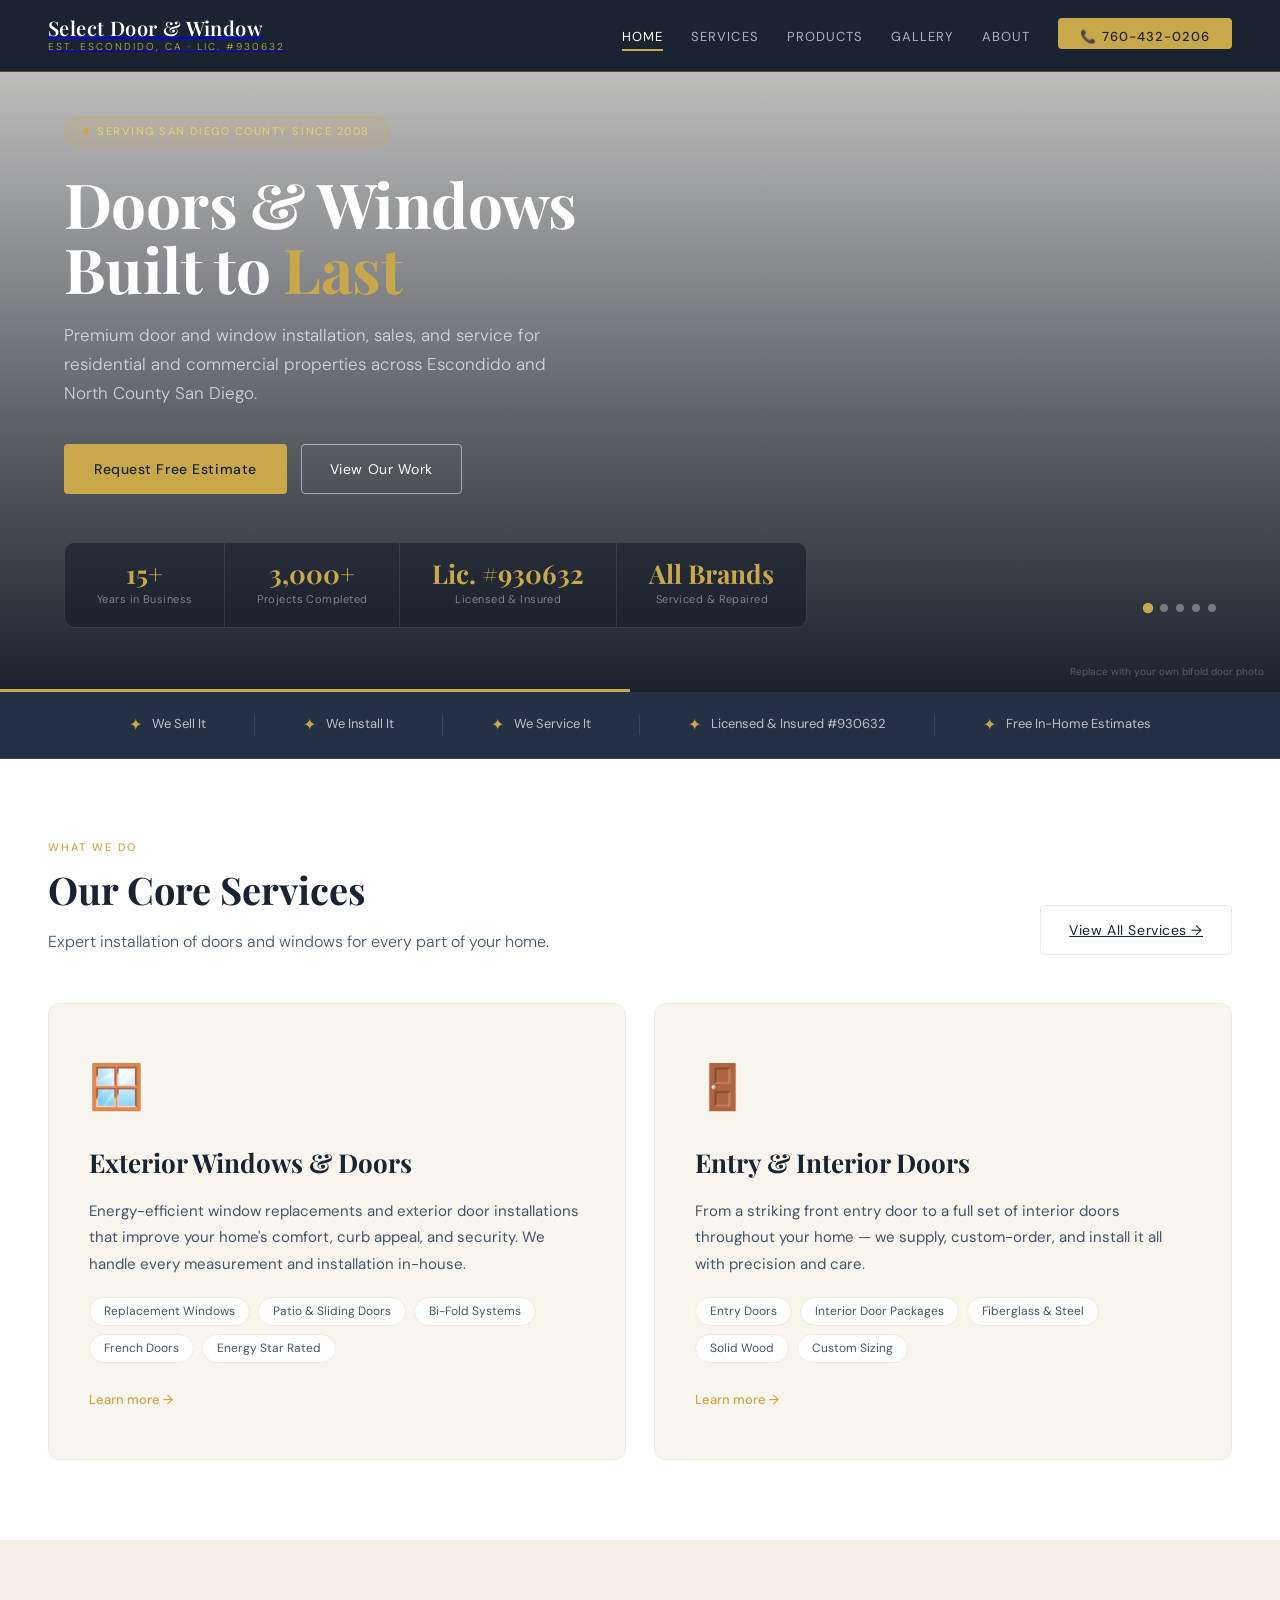
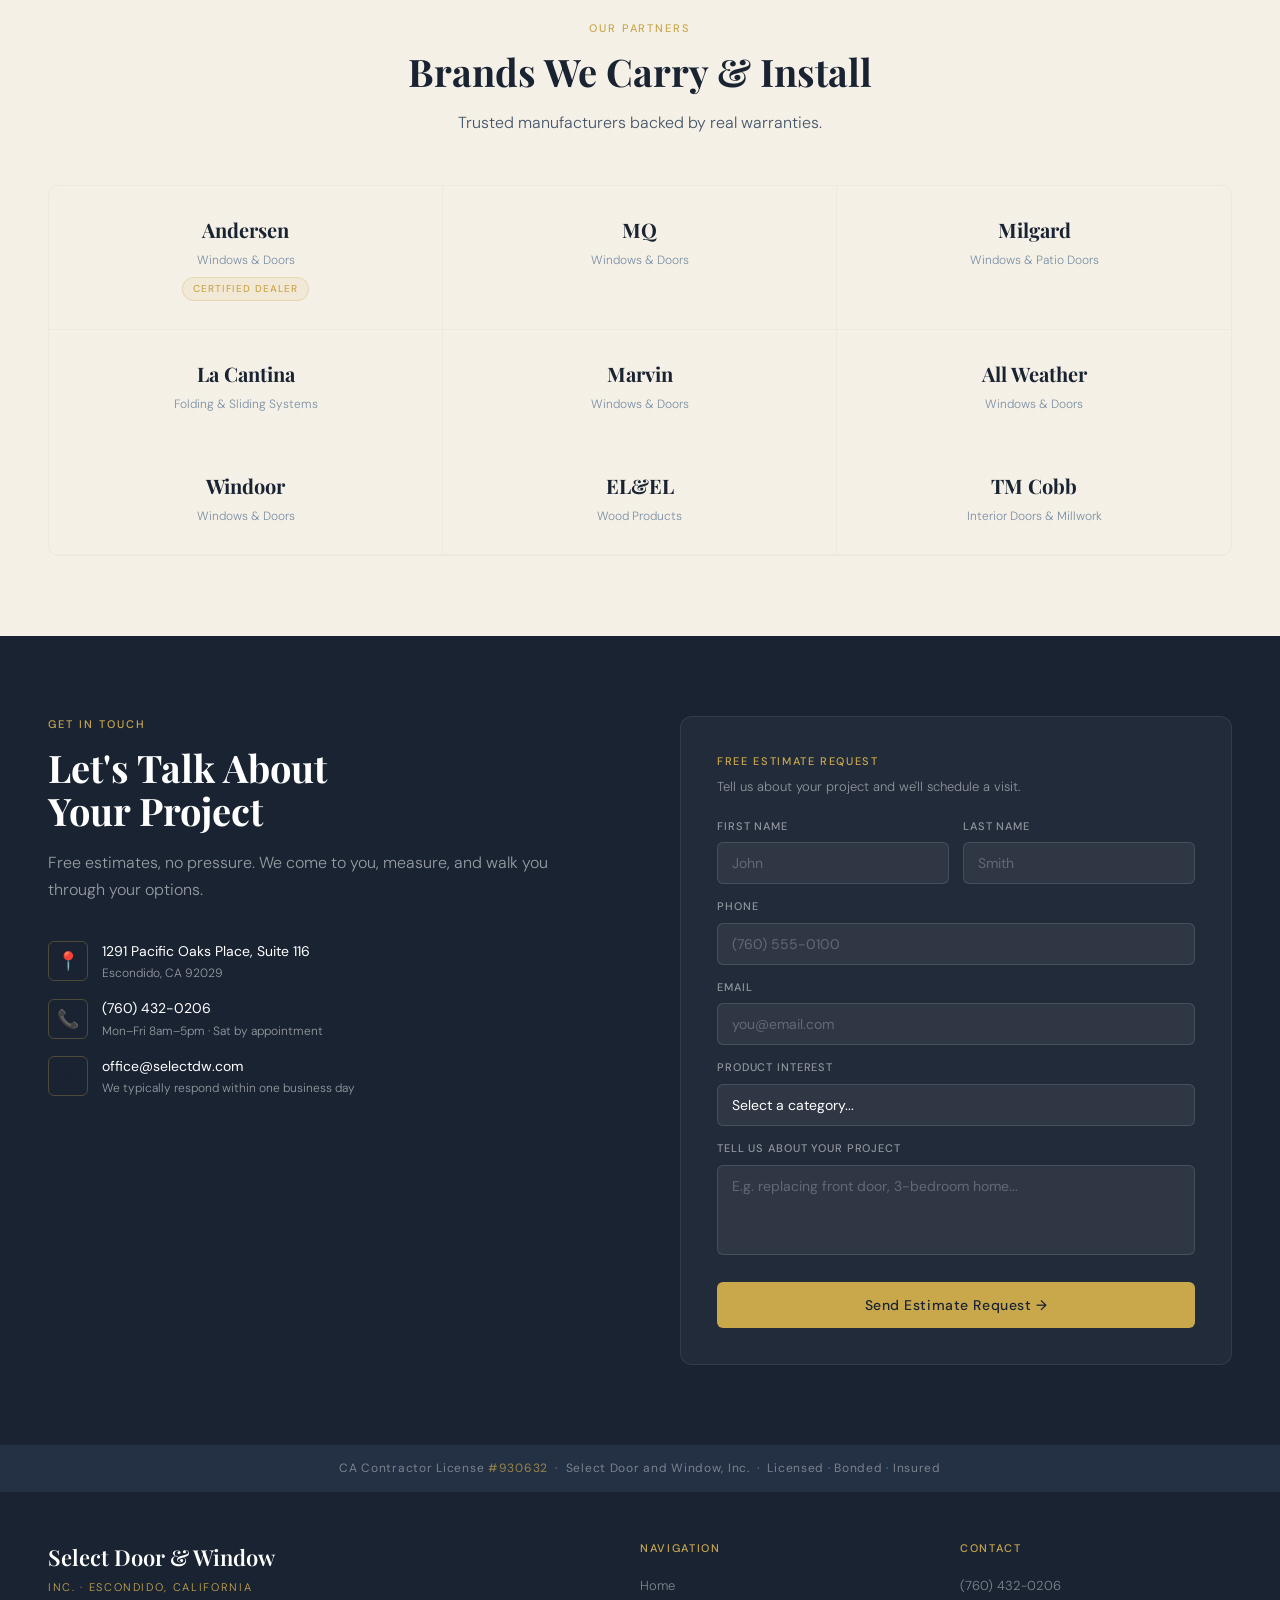
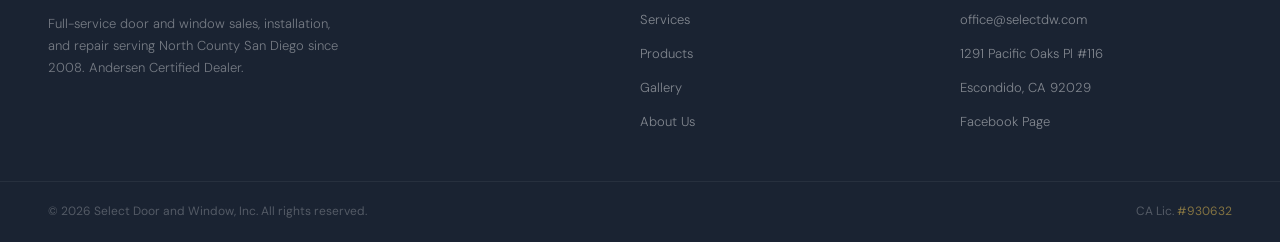
==== commit 22a13b1f: "Add brands, stock photos, and nav fixes - Add MQ (Italian manufacturer) to products, home brands gri" ====
--- a/SDWWebsite/index.html
+++ b/SDWWebsite/index.html
@@ -132,7 +132,7 @@
   </div>
 </section>
 
-<section class="brands-bg">
+<section class="brands-bg" style="background-image: linear-gradient(rgba(245,240,230,0.93), rgba(245,240,230,0.93)), url('https://images.unsplash.com/photo-1556909114-f6e7ad7d3136?w=1400&q=80');">
   <div class="section-header" style="text-align:center">
     <div class="section-label" style="text-align:center">Our Partners</div>
     <h2 class="section-title" style="text-align:center">Brands We Carry &amp; Install</h2>
@@ -140,15 +140,18 @@
   </div>
   <div class="brands-grid">
     <div class="brand-item reveal-scale stagger-1"><div class="brand-name">Andersen</div><div class="brand-desc">Windows &amp; Doors</div><div class="brand-badge">Certified Dealer</div></div>
-    <div class="brand-item reveal-scale stagger-2"><div class="brand-name">Milgard</div><div class="brand-desc">Windows &amp; Patio Doors</div></div>
-    <div class="brand-item reveal-scale stagger-3"><div class="brand-name">La Cantina</div><div class="brand-desc">Folding &amp; Sliding Systems</div></div>
-    <div class="brand-item reveal-scale stagger-4"><div class="brand-name">Marvin</div><div class="brand-desc">Windows &amp; Doors</div></div>
-    <div class="brand-item reveal-scale stagger-5"><div class="brand-name">EL&amp;EL</div><div class="brand-desc">Wood Products</div></div>
-    <div class="brand-item reveal-scale stagger-6"><div class="brand-name">TM Cobb</div><div class="brand-desc">Interior Doors &amp; Millwork</div></div>
+    <div class="brand-item reveal-scale stagger-2"><div class="brand-name">MQ</div><div class="brand-desc">Windows &amp; Doors</div></div>
+    <div class="brand-item reveal-scale stagger-3"><div class="brand-name">Milgard</div><div class="brand-desc">Windows &amp; Patio Doors</div></div>
+    <div class="brand-item reveal-scale stagger-4"><div class="brand-name">La Cantina</div><div class="brand-desc">Folding &amp; Sliding Systems</div></div>
+    <div class="brand-item reveal-scale stagger-5"><div class="brand-name">Marvin</div><div class="brand-desc">Windows &amp; Doors</div></div>
+    <div class="brand-item reveal-scale stagger-6"><div class="brand-name">All Weather</div><div class="brand-desc">Windows &amp; Doors</div></div>
+    <div class="brand-item reveal-scale stagger-7"><div class="brand-name">Windoor</div><div class="brand-desc">Windows &amp; Doors</div></div>
+    <div class="brand-item reveal-scale stagger-8"><div class="brand-name">EL&amp;EL</div><div class="brand-desc">Wood Products</div></div>
+    <div class="brand-item reveal-scale stagger-9"><div class="brand-name">TM Cobb</div><div class="brand-desc">Interior Doors &amp; Millwork</div></div>
   </div>
 </section>
 
-<section class="contact-bg" id="home-contact">
+<section class="contact-bg" id="home-contact" style="background-image: linear-gradient(rgba(26,35,50,0.80), rgba(26,35,50,0.80)), url('https://images.unsplash.com/photo-1600585154340-be6161a56a0c?w=1400&q=80');">
   <div class="contact-grid">
     <div>
       <div class="section-label">Get In Touch</div>
--- a/SDWWebsite/styles.css
+++ b/SDWWebsite/styles.css
@@ -13,6 +13,7 @@
 .nav-logo-name { font-family: 'Playfair Display', serif; font-size: 20px; font-weight: 600; color: var(--white); letter-spacing: 0.02em; line-height: 1.1; }
 .nav-logo-tag { font-size: 10px; font-weight: 300; color: var(--gold); letter-spacing: 0.2em; text-transform: uppercase; }
 .nav-links { display: flex; gap: 28px; list-style: none; align-items: center; }
+.nav-mobile-right { display: none; }
 .nav-links a { color: rgba(255,255,255,0.65); text-decoration: none; font-size: 13px; font-weight: 400; letter-spacing: 0.08em; text-transform: uppercase; cursor: pointer; transition: color 0.2s; padding-bottom: 4px; border-bottom: 2px solid transparent; }
 .nav-links a:hover, .nav-links a.active { color: var(--white); border-bottom-color: var(--gold); }
 .nav-cta { background: var(--gold); color: var(--navy) !important; padding: 10px 22px; border-radius: 4px; font-weight: 500 !important; border-bottom: none !important; }
@@ -28,7 +29,7 @@
 .btn-outline-light:hover { background: rgba(255,255,255,0.1); border-color: rgba(255,255,255,0.8); }
 .btn-dark { background: transparent; color: var(--navy); padding: 13px 28px; border-radius: 4px; font-size: 14px; border: 1px solid var(--cream-dark); cursor: pointer; transition: all 0.2s; display: inline-block; letter-spacing: 0.04em; }
 .btn-dark:hover { border-color: var(--navy); }
-.page-hero { background: var(--navy); padding: 64px 48px; }
+.page-hero { background: var(--navy); background-size: cover; background-position: center; padding: 64px 48px; }
 .page-hero .section-label { color: var(--gold); }
 .page-hero .section-title { color: var(--white); margin-bottom: 12px; }
 .page-hero .section-sub { color: rgba(255,255,255,0.55); }
@@ -73,7 +74,7 @@
 .service-link { display: inline-flex; align-items: center; gap: 6px; font-size: 13px; font-weight: 500; color: var(--gold); cursor: pointer; text-decoration: none; }
 
 /* BRANDS */
-.brands-bg { background: var(--cream); }
+.brands-bg { background: var(--cream); background-size: cover; background-position: center; }
 .brands-grid { display: grid; grid-template-columns: repeat(3, 1fr); margin-top: 40px; border: 1px solid var(--cream-dark); border-radius: 10px; overflow: hidden; }
 .brand-item { padding: 28px 20px; text-align: center; border-right: 1px solid var(--cream-dark); border-bottom: 1px solid var(--cream-dark); transition: background 0.2s, transform 0.2s, box-shadow 0.2s; display: flex; flex-direction: column; align-items: center; gap: 5px; }
 .brand-item:hover { background: var(--white); transform: translateY(-3px); box-shadow: 0 8px 24px rgba(26,35,50,0.08); }
@@ -84,7 +85,7 @@
 .brand-badge { font-size: 10px; font-weight: 500; letter-spacing: 0.1em; text-transform: uppercase; color: var(--gold); background: rgba(201,168,76,0.1); border: 1px solid rgba(201,168,76,0.25); border-radius: 20px; padding: 3px 10px; margin-top: 2px; }
 
 /* CONTACT */
-.contact-bg { background: var(--navy); position: relative; overflow: hidden; }
+.contact-bg { background: var(--navy); background-size: cover; background-position: center; position: relative; overflow: hidden; }
 .contact-grid { display: grid; grid-template-columns: 1fr 1fr; gap: 80px; align-items: start; }
 .contact-details { margin-top: 36px; display: flex; flex-direction: column; gap: 14px; }
 .contact-row { display: flex; gap: 14px; align-items: center; }
@@ -222,7 +223,7 @@
 .showroom-img img { width: 100%; height: 100%; object-fit: cover; display: block; transition: transform 0.5s ease; }
 .showroom-img:hover img { transform: scale(1.04); }
 .showroom-img.tall { aspect-ratio: 3/4; }
-.family-banner { background: var(--navy); border-radius: 12px; padding: 40px 44px; margin-top: 48px; display: grid; grid-template-columns: 1fr 1fr; gap: 48px; align-items: center; }
+.family-banner { background: var(--navy); background-size: cover; background-position: center; border-radius: 12px; padding: 40px 44px; margin-top: 48px; display: grid; grid-template-columns: 1fr 1fr; gap: 48px; align-items: center; }
 .family-banner h3 { font-family: 'Playfair Display', serif; font-size: 28px; color: var(--white); font-weight: 700; margin-bottom: 14px; line-height: 1.2; }
 .family-banner h3 em { color: var(--gold); font-style: normal; }
 .family-banner p { font-size: 14px; color: rgba(255,255,255,0.6); line-height: 1.8; font-weight: 300; margin-bottom: 12px; }
@@ -237,6 +238,9 @@
 @keyframes pulse-gold { 0%,100% { box-shadow: 0 0 0 0 rgba(201,168,76,0.4); } 50% { box-shadow: 0 0 0 8px rgba(201,168,76,0); } }
 .nav-cta { animation: pulse-gold 2.8s infinite; }
 .nav-cta:hover { animation: none; }
+
+/* Mobile menu hidden by default; shown only via media query + .open class */
+.mobile-menu { display: none; }
 
 .license-strip { background: var(--navy-mid); text-align: center; padding: 14px; font-size: 12px; color: rgba(255,255,255,0.4); letter-spacing: 0.06em; }
 .license-strip span { color: rgba(201,168,76,0.7); }
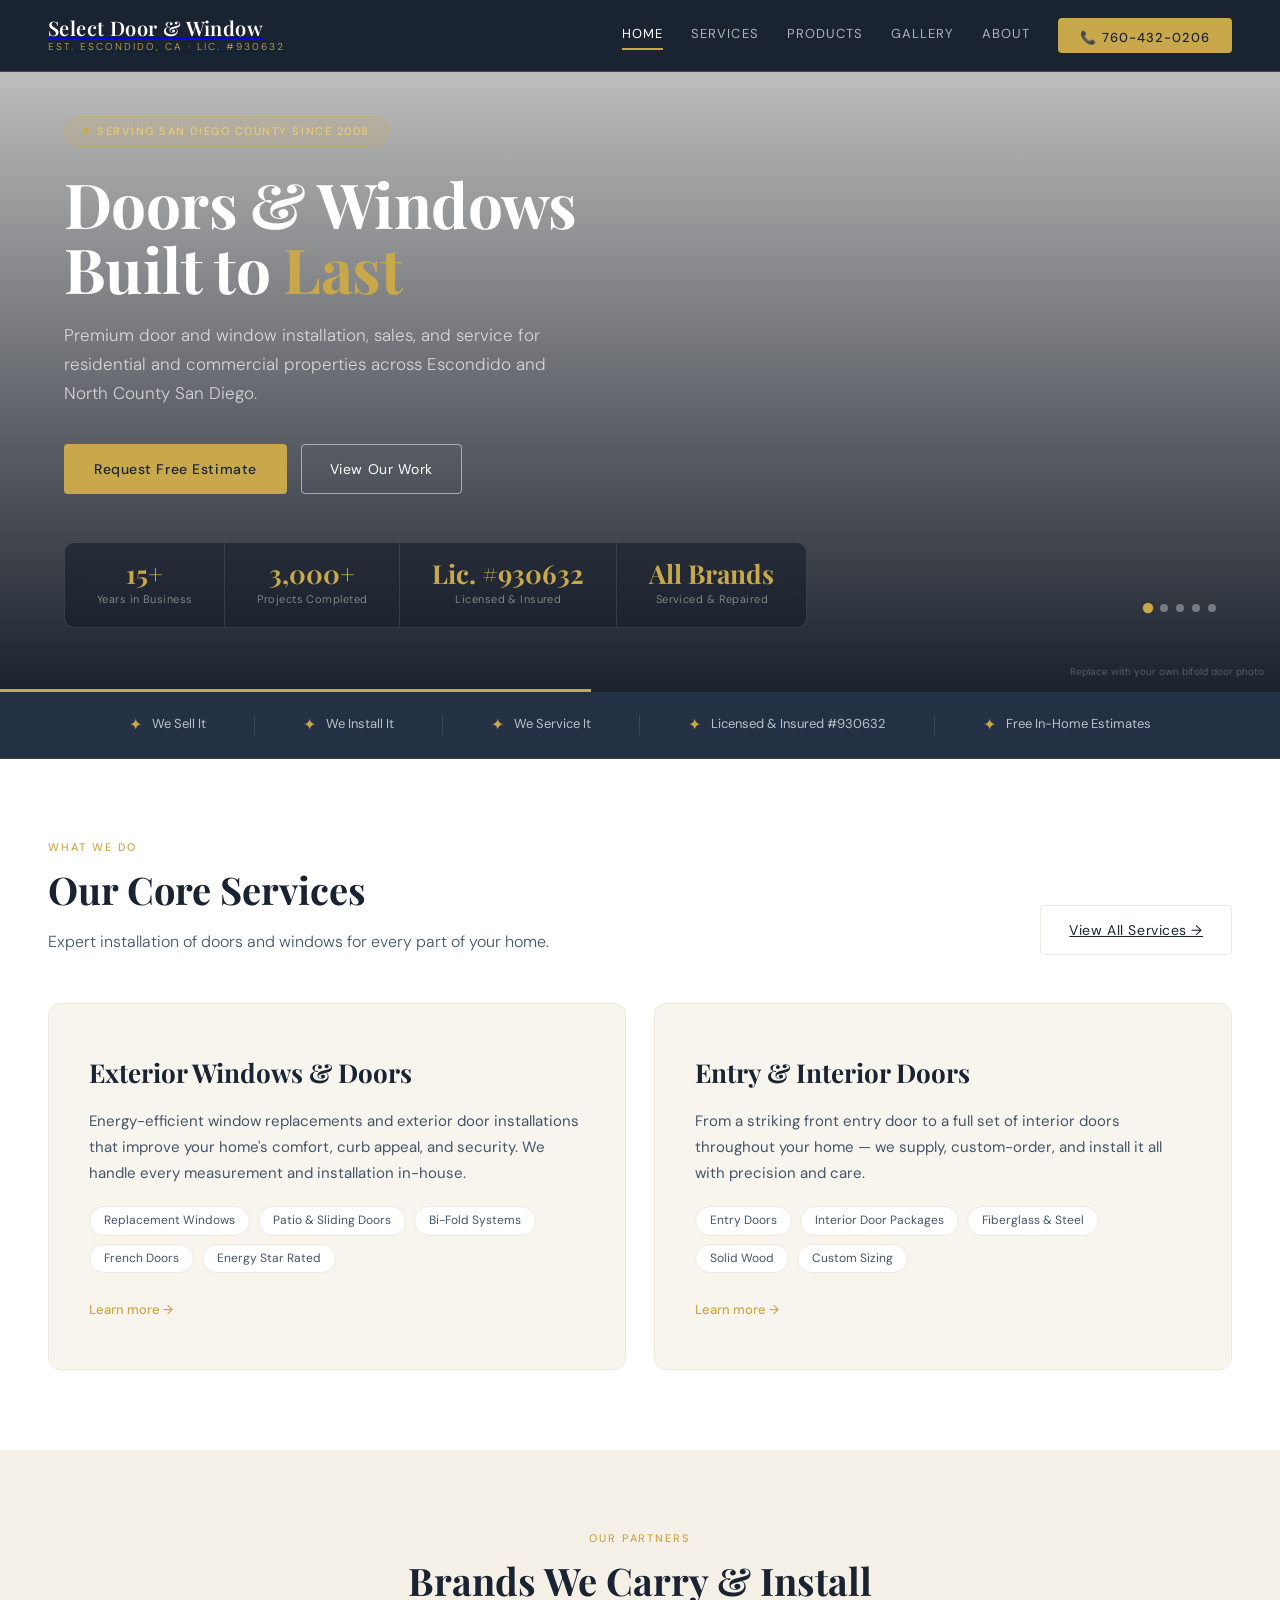
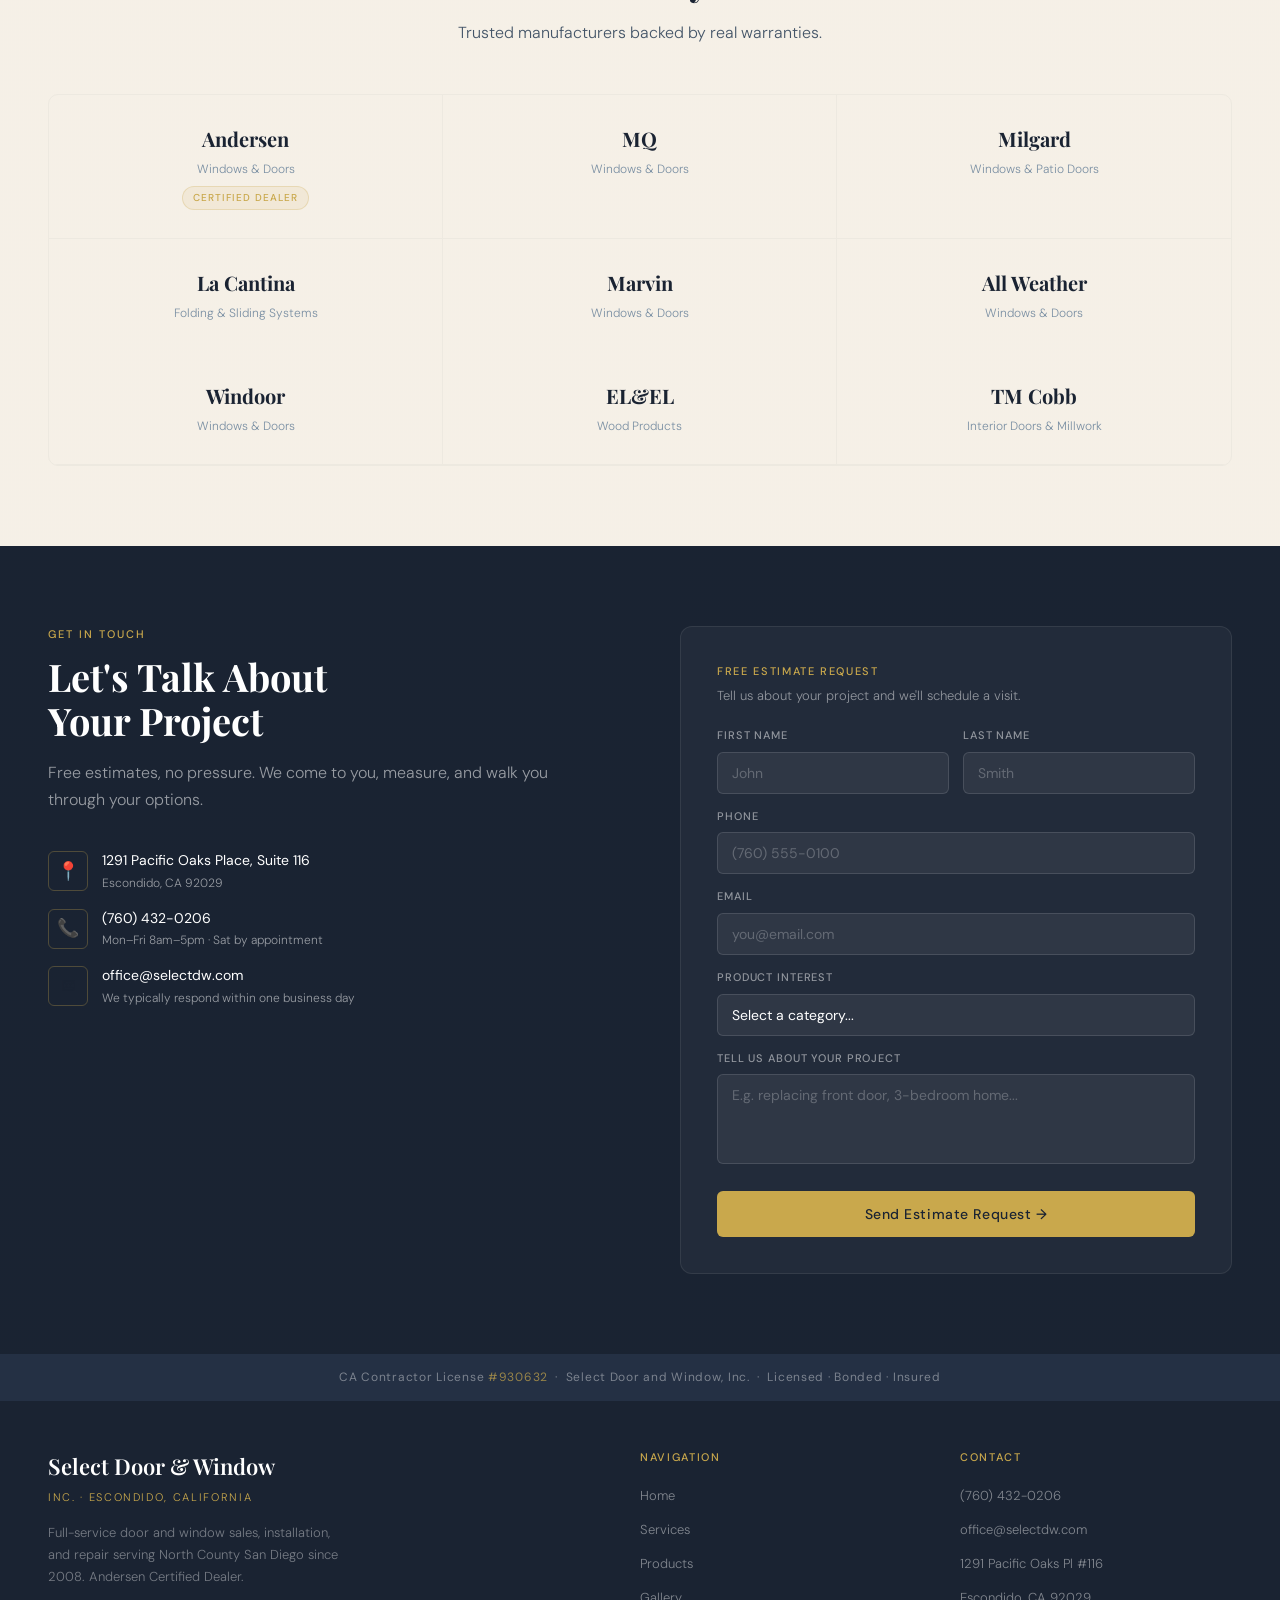
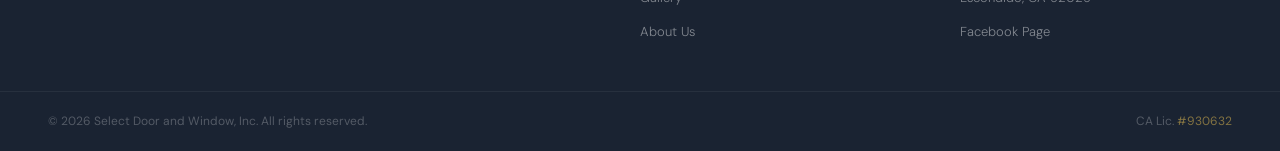
==== commit 067cdc23: "Add animations, installation section, form handling, and polish - Staggered scroll reveals on servic" ====
--- a/SDWWebsite/index.html
+++ b/SDWWebsite/index.html
@@ -104,7 +104,6 @@
   </div>
   <div class="services-grid-2">
     <div class="service-card-lg reveal reveal-left">
-      <div class="service-card-icon">&#129695;</div>
       <h3>Exterior Windows &amp; Doors</h3>
       <p>Energy-efficient window replacements and exterior door installations that improve your home's comfort, curb appeal, and security. We handle every measurement and installation in-house.</p>
       <div class="service-tag-row">
@@ -117,7 +116,6 @@
       <a class="service-link" href="services.html">Learn more &rarr;</a>
     </div>
     <div class="service-card-lg reveal reveal-right">
-      <div class="service-card-icon">&#128682;</div>
       <h3>Entry &amp; Interior Doors</h3>
       <p>From a striking front entry door to a full set of interior doors throughout your home &mdash; we supply, custom-order, and install it all with precision and care.</p>
       <div class="service-tag-row">
@@ -163,15 +161,16 @@
         <div class="contact-row"><div class="contact-icon">&#9993;</div><div><strong>office@selectdw.com</strong><p>We typically respond within one business day</p></div></div>
       </div>
     </div>
-    <div class="contact-form">
+    <form class="contact-form" action="contact.php" method="POST">
+      <input type="hidden" name="_subject" value="New Estimate Request — Select Door &amp; Window">
       <div style="margin-bottom:20px"><p style="color:var(--gold);font-size:11px;letter-spacing:0.15em;text-transform:uppercase;font-weight:500;margin-bottom:6px">Free Estimate Request</p><p style="color:rgba(255,255,255,0.5);font-size:13px;font-weight:300">Tell us about your project and we'll schedule a visit.</p></div>
-      <div class="form-grid-2"><div class="form-row"><label>First Name</label><input type="text" placeholder="John"></div><div class="form-row"><label>Last Name</label><input type="text" placeholder="Smith"></div></div>
-      <div class="form-row"><label>Phone</label><input type="tel" placeholder="(760) 555-0100"></div>
-      <div class="form-row"><label>Email</label><input type="email" placeholder="you@email.com"></div>
-      <div class="form-row"><label>Product Interest</label><select><option value="">Select a category...</option><option>Exterior Windows &amp; Doors</option><option>Entry &amp; Interior Doors</option><option>Not Sure Yet</option></select></div>
-      <div class="form-row"><label>Tell Us About Your Project</label><textarea placeholder="E.g. replacing front door, 3-bedroom home..."></textarea></div>
-      <button class="form-submit">Send Estimate Request &rarr;</button>
-    </div>
+      <div class="form-grid-2"><div class="form-row"><label>First Name</label><input type="text" name="first_name" placeholder="John" required></div><div class="form-row"><label>Last Name</label><input type="text" name="last_name" placeholder="Smith" required></div></div>
+      <div class="form-row"><label>Phone</label><input type="tel" name="phone" placeholder="(760) 555-0100"></div>
+      <div class="form-row"><label>Email</label><input type="email" name="email" placeholder="you@email.com" required></div>
+      <div class="form-row"><label>Product Interest</label><select name="product_interest"><option value="">Select a category...</option><option>Exterior Windows &amp; Doors</option><option>Entry &amp; Interior Doors</option><option>Not Sure Yet</option></select></div>
+      <div class="form-row"><label>Tell Us About Your Project</label><textarea name="message" placeholder="E.g. replacing front door, 3-bedroom home..."></textarea></div>
+      <button type="submit" class="form-submit">Send Estimate Request &rarr;</button>
+    </form>
   </div>
 </section>
 
--- a/SDWWebsite/styles.css
+++ b/SDWWebsite/styles.css
@@ -14,21 +14,22 @@
 .nav-logo-tag { font-size: 10px; font-weight: 300; color: var(--gold); letter-spacing: 0.2em; text-transform: uppercase; }
 .nav-links { display: flex; gap: 28px; list-style: none; align-items: center; }
 .nav-mobile-right { display: none; }
-.nav-links a { color: rgba(255,255,255,0.65); text-decoration: none; font-size: 13px; font-weight: 400; letter-spacing: 0.08em; text-transform: uppercase; cursor: pointer; transition: color 0.2s; padding-bottom: 4px; border-bottom: 2px solid transparent; }
+.nav-links a { color: rgba(255,255,255,0.65); text-decoration: none; font-size: 13px; font-weight: 400; letter-spacing: 0.08em; text-transform: uppercase; cursor: pointer; transition: color 0.2s, transform 0.2s, border-bottom-color 0.2s; padding-bottom: 4px; border-bottom: 2px solid transparent; display: inline-block; }
 .nav-links a:hover, .nav-links a.active { color: var(--white); border-bottom-color: var(--gold); }
+.nav-links a:hover { transform: translateY(-2px); }
 .nav-cta { background: var(--gold); color: var(--navy) !important; padding: 10px 22px; border-radius: 4px; font-weight: 500 !important; border-bottom: none !important; }
-.nav-cta:hover { background: var(--gold-light) !important; }
+.nav-cta:hover { background: var(--gold-light) !important; transform: translateY(-2px); }
 section { padding: 80px 48px; }
 .section-label { font-size: 11px; font-weight: 500; letter-spacing: 0.18em; text-transform: uppercase; color: var(--gold); margin-bottom: 12px; }
 .section-title { font-family: 'Playfair Display', serif; font-size: 38px; font-weight: 700; color: var(--text-dark); line-height: 1.15; margin-bottom: 16px; }
 .section-sub { font-size: 16px; color: var(--text-mid); max-width: 560px; font-weight: 300; line-height: 1.7; }
 .section-header { margin-bottom: 48px; }
 .btn-primary { background: var(--gold); color: var(--navy); padding: 14px 30px; border-radius: 4px; font-size: 14px; font-weight: 500; text-decoration: none; letter-spacing: 0.04em; border: none; cursor: pointer; transition: all 0.2s; display: inline-block; }
-.btn-primary:hover { background: var(--gold-light); }
+.btn-primary:hover { background: var(--gold-light); transform: translateY(-2px); box-shadow: 0 6px 20px rgba(201,168,76,0.35); }
 .btn-outline-light { background: transparent; color: var(--white); padding: 13px 28px; border-radius: 4px; font-size: 14px; font-weight: 400; text-decoration: none; border: 1px solid rgba(255,255,255,0.5); cursor: pointer; transition: all 0.2s; display: inline-block; letter-spacing: 0.04em; }
-.btn-outline-light:hover { background: rgba(255,255,255,0.1); border-color: rgba(255,255,255,0.8); }
+.btn-outline-light:hover { background: rgba(255,255,255,0.1); border-color: rgba(255,255,255,0.8); transform: translateY(-2px); }
 .btn-dark { background: transparent; color: var(--navy); padding: 13px 28px; border-radius: 4px; font-size: 14px; border: 1px solid var(--cream-dark); cursor: pointer; transition: all 0.2s; display: inline-block; letter-spacing: 0.04em; }
-.btn-dark:hover { border-color: var(--navy); }
+.btn-dark:hover { border-color: var(--navy); transform: translateY(-1px); }
 .page-hero { background: var(--navy); background-size: cover; background-position: center; padding: 64px 48px; }
 .page-hero .section-label { color: var(--gold); }
 .page-hero .section-title { color: var(--white); margin-bottom: 12px; }
@@ -107,18 +108,21 @@
 /* SERVICES PAGE */
 .services-full-grid { display: grid; grid-template-columns: repeat(2, 1fr); gap: 28px; }
 .service-full-card { background: var(--white); border: 1px solid var(--cream-dark); border-radius: 10px; padding: 36px; transition: all 0.25s; }
-.service-full-card:hover { border-color: var(--gold); }
+.service-full-card:hover { border-color: var(--gold); transform: translateY(-4px); box-shadow: 0 16px 40px rgba(26,35,50,0.1); }
+.service-full-card > div:first-child { transition: transform 0.3s; display: inline-block; }
+.service-full-card:hover > div:first-child { transform: scale(1.2); }
 .service-full-card h3 { font-family: 'Playfair Display', serif; font-size: 22px; color: var(--text-dark); margin-bottom: 12px; }
 .service-full-card p { font-size: 14px; color: var(--text-mid); line-height: 1.75; margin-bottom: 16px; }
 .service-bullets { list-style: none; display: flex; flex-direction: column; gap: 7px; margin-bottom: 20px; }
 .service-bullets li { font-size: 13px; color: var(--text-mid); display: flex; align-items: center; gap: 8px; }
 .service-bullets li::before { content: '\2736'; color: var(--gold); font-size: 9px; }
-.service-cta { font-size: 13px; font-weight: 500; color: var(--gold); cursor: pointer; text-decoration: none; }
+.service-cta { font-size: 13px; font-weight: 500; color: var(--gold); cursor: pointer; text-decoration: none; display: inline-block; transition: transform 0.2s, letter-spacing 0.2s; }
+.service-cta:hover { transform: translateX(4px); letter-spacing: 0.04em; }
 
 /* PRODUCTS */
 .products-grid { display: grid; grid-template-columns: repeat(2, 1fr); gap: 28px; }
 .product-card { background: var(--white); border: 1px solid var(--cream-dark); border-radius: 10px; overflow: hidden; transition: all 0.25s; }
-.product-card:hover { border-color: var(--gold); transform: translateY(-3px); }
+.product-card:hover { border-color: var(--gold); transform: translateY(-4px); box-shadow: 0 16px 40px rgba(26,35,50,0.12); }
 .product-card-header { background: var(--navy); padding: 28px; }
 .product-card-header h3 { font-family: 'Playfair Display', serif; font-size: 24px; color: var(--white); font-weight: 700; margin-bottom: 4px; }
 .product-card-header p { font-size: 13px; color: rgba(255,255,255,0.5); font-weight: 300; }
@@ -126,7 +130,8 @@
 .product-card-body { padding: 24px 28px; }
 .product-card-body p { font-size: 14px; color: var(--text-mid); line-height: 1.7; margin-bottom: 16px; }
 .product-lines { display: flex; flex-wrap: wrap; gap: 8px; }
-.product-line-tag { font-size: 12px; color: var(--text-mid); background: var(--cream); border: 1px solid var(--cream-dark); border-radius: 20px; padding: 4px 12px; }
+.product-line-tag { font-size: 12px; color: var(--text-mid); background: var(--cream); border: 1px solid var(--cream-dark); border-radius: 20px; padding: 4px 12px; transition: all 0.2s; cursor: default; }
+.product-line-tag:hover { background: rgba(201,168,76,0.12); border-color: rgba(201,168,76,0.4); color: var(--navy); transform: translateY(-1px); }
 .certified-badge { display: inline-flex; align-items: center; gap: 6px; background: rgba(201,168,76,0.1); border: 1px solid rgba(201,168,76,0.3); border-radius: 20px; padding: 5px 14px; font-size: 11px; color: var(--gold); font-weight: 500; letter-spacing: 0.08em; text-transform: uppercase; margin-bottom: 12px; }
 
 /* GALLERY ACCORDION */
@@ -178,8 +183,10 @@
 .about-story p { font-size: 15px; color: var(--text-mid); line-height: 1.8; margin-bottom: 20px; font-weight: 300; }
 .about-story strong { color: var(--text-dark); font-weight: 500; }
 .values-grid { display: grid; grid-template-columns: repeat(3, 1fr); gap: 24px; }
-.value-card { padding: 28px; background: var(--cream); border: 1px solid var(--cream-dark); border-radius: 10px; text-align: center; }
-.value-icon { font-size: 32px; margin-bottom: 14px; }
+.value-card { padding: 28px; background: var(--cream); border: 1px solid var(--cream-dark); border-radius: 10px; text-align: center; transition: all 0.25s; }
+.value-card:hover { transform: translateY(-5px); box-shadow: 0 14px 36px rgba(26,35,50,0.1); border-color: var(--gold); }
+.value-icon { font-size: 32px; margin-bottom: 14px; display: inline-block; transition: transform 0.3s; }
+.value-card:hover .value-icon { transform: scale(1.2) rotate(-5deg); }
 .value-card h4 { font-family: 'Playfair Display', serif; font-size: 17px; color: var(--text-dark); margin-bottom: 8px; }
 .value-card p { font-size: 13px; color: var(--text-mid); line-height: 1.7; }
 .license-box { background: var(--navy); border-radius: 10px; padding: 32px; margin-top: 36px; }
@@ -203,6 +210,9 @@
 .stagger-4 { transition-delay: 0.29s; }
 .stagger-5 { transition-delay: 0.37s; }
 .stagger-6 { transition-delay: 0.45s; }
+.stagger-7 { transition-delay: 0.53s; }
+.stagger-8 { transition-delay: 0.61s; }
+.stagger-9 { transition-delay: 0.69s; }
 
 /* COUNTER */
 .counter-num { display: inline-block; transition: color 0.3s; }
@@ -250,8 +260,8 @@
 .footer-desc { font-size: 13px; color: rgba(255,255,255,0.4); line-height: 1.7; max-width: 300px; font-weight: 300; }
 .footer-col h5 { font-size: 11px; letter-spacing: 0.15em; text-transform: uppercase; color: var(--gold); font-weight: 500; margin-bottom: 16px; }
 .footer-links { list-style: none; display: flex; flex-direction: column; gap: 10px; }
-.footer-links a { font-size: 13px; color: rgba(255,255,255,0.45); text-decoration: none; cursor: pointer; transition: color 0.2s; font-weight: 300; }
-.footer-links a:hover { color: var(--gold-light); }
+.footer-links a { font-size: 13px; color: rgba(255,255,255,0.45); text-decoration: none; cursor: pointer; transition: color 0.2s, transform 0.2s; font-weight: 300; display: inline-block; }
+.footer-links a:hover { color: var(--gold-light); transform: translateX(4px); }
 .footer-bottom { background: var(--text-dark); border-top: 1px solid rgba(255,255,255,0.06); padding: 20px 48px; display: flex; justify-content: space-between; }
 .footer-bottom p { font-size: 12px; color: rgba(255,255,255,0.25); }
 .footer-bottom a { color: rgba(201,168,76,0.6); text-decoration: none; }
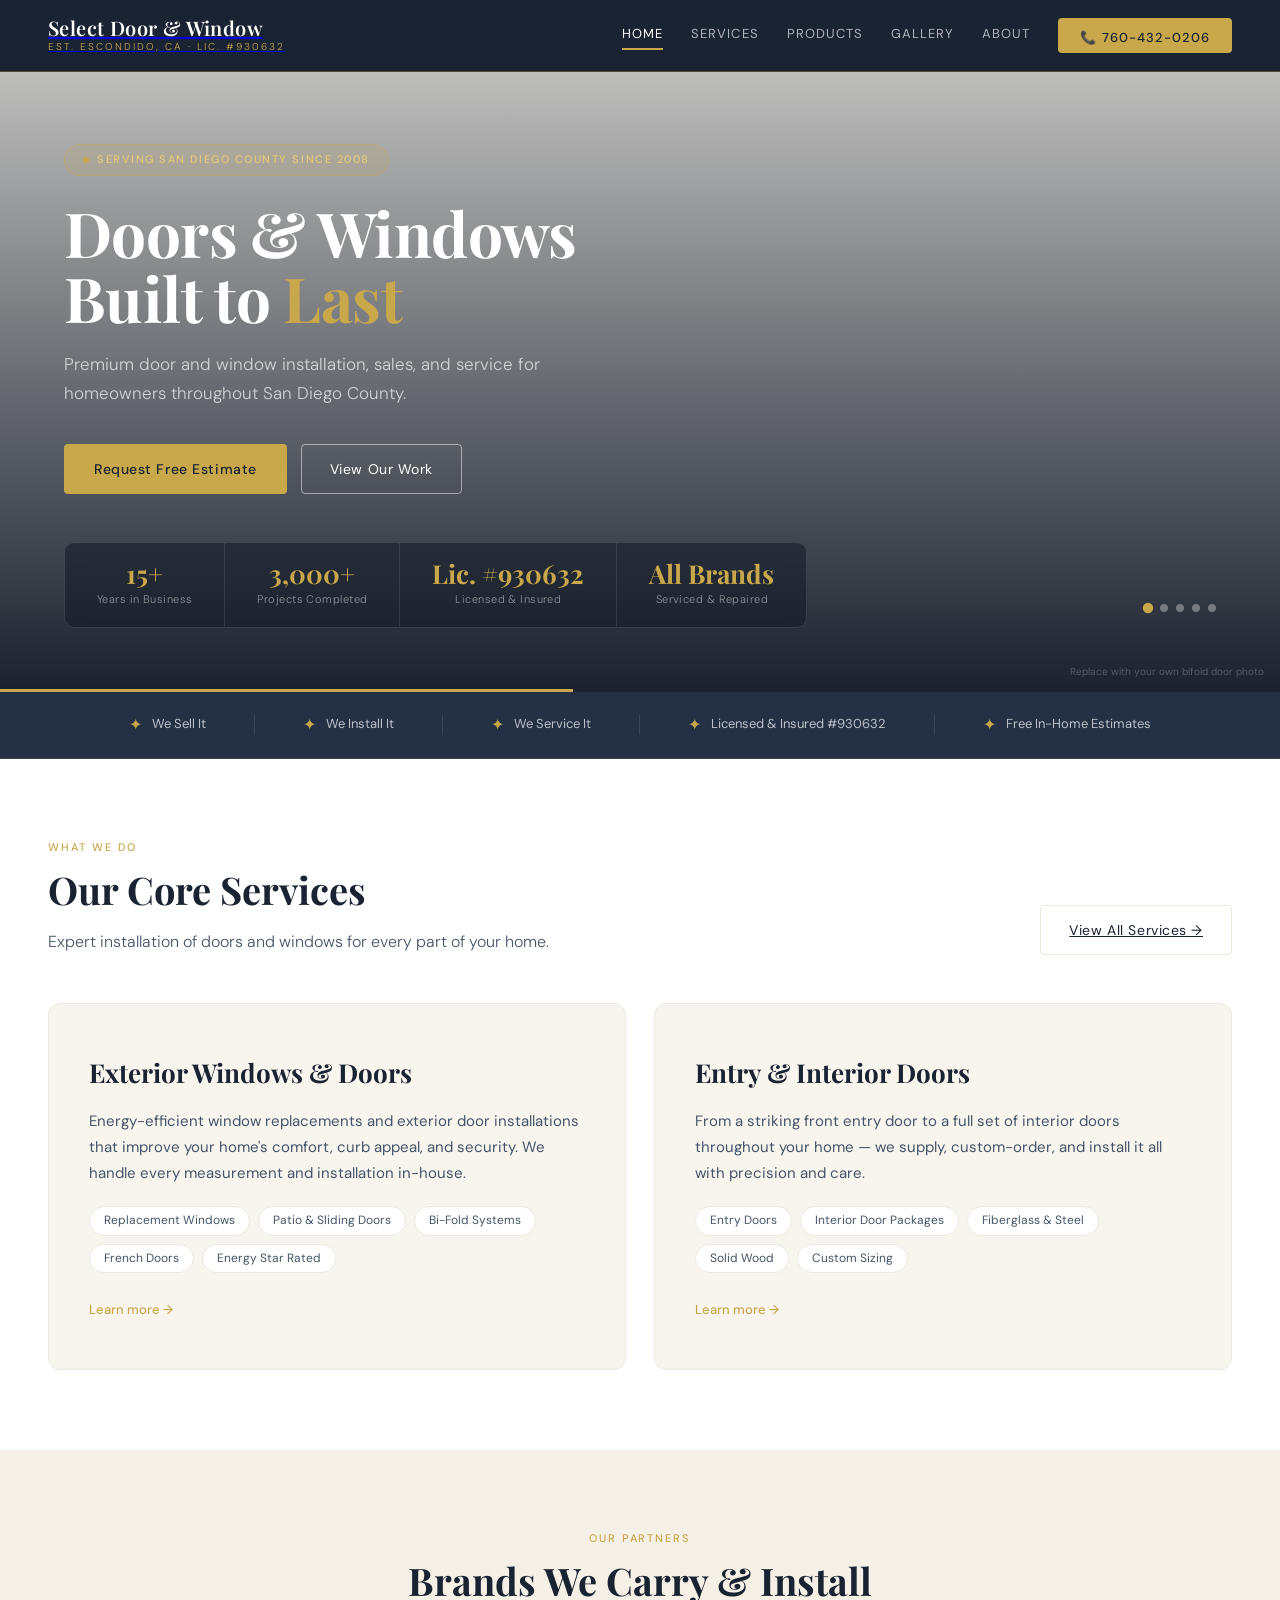
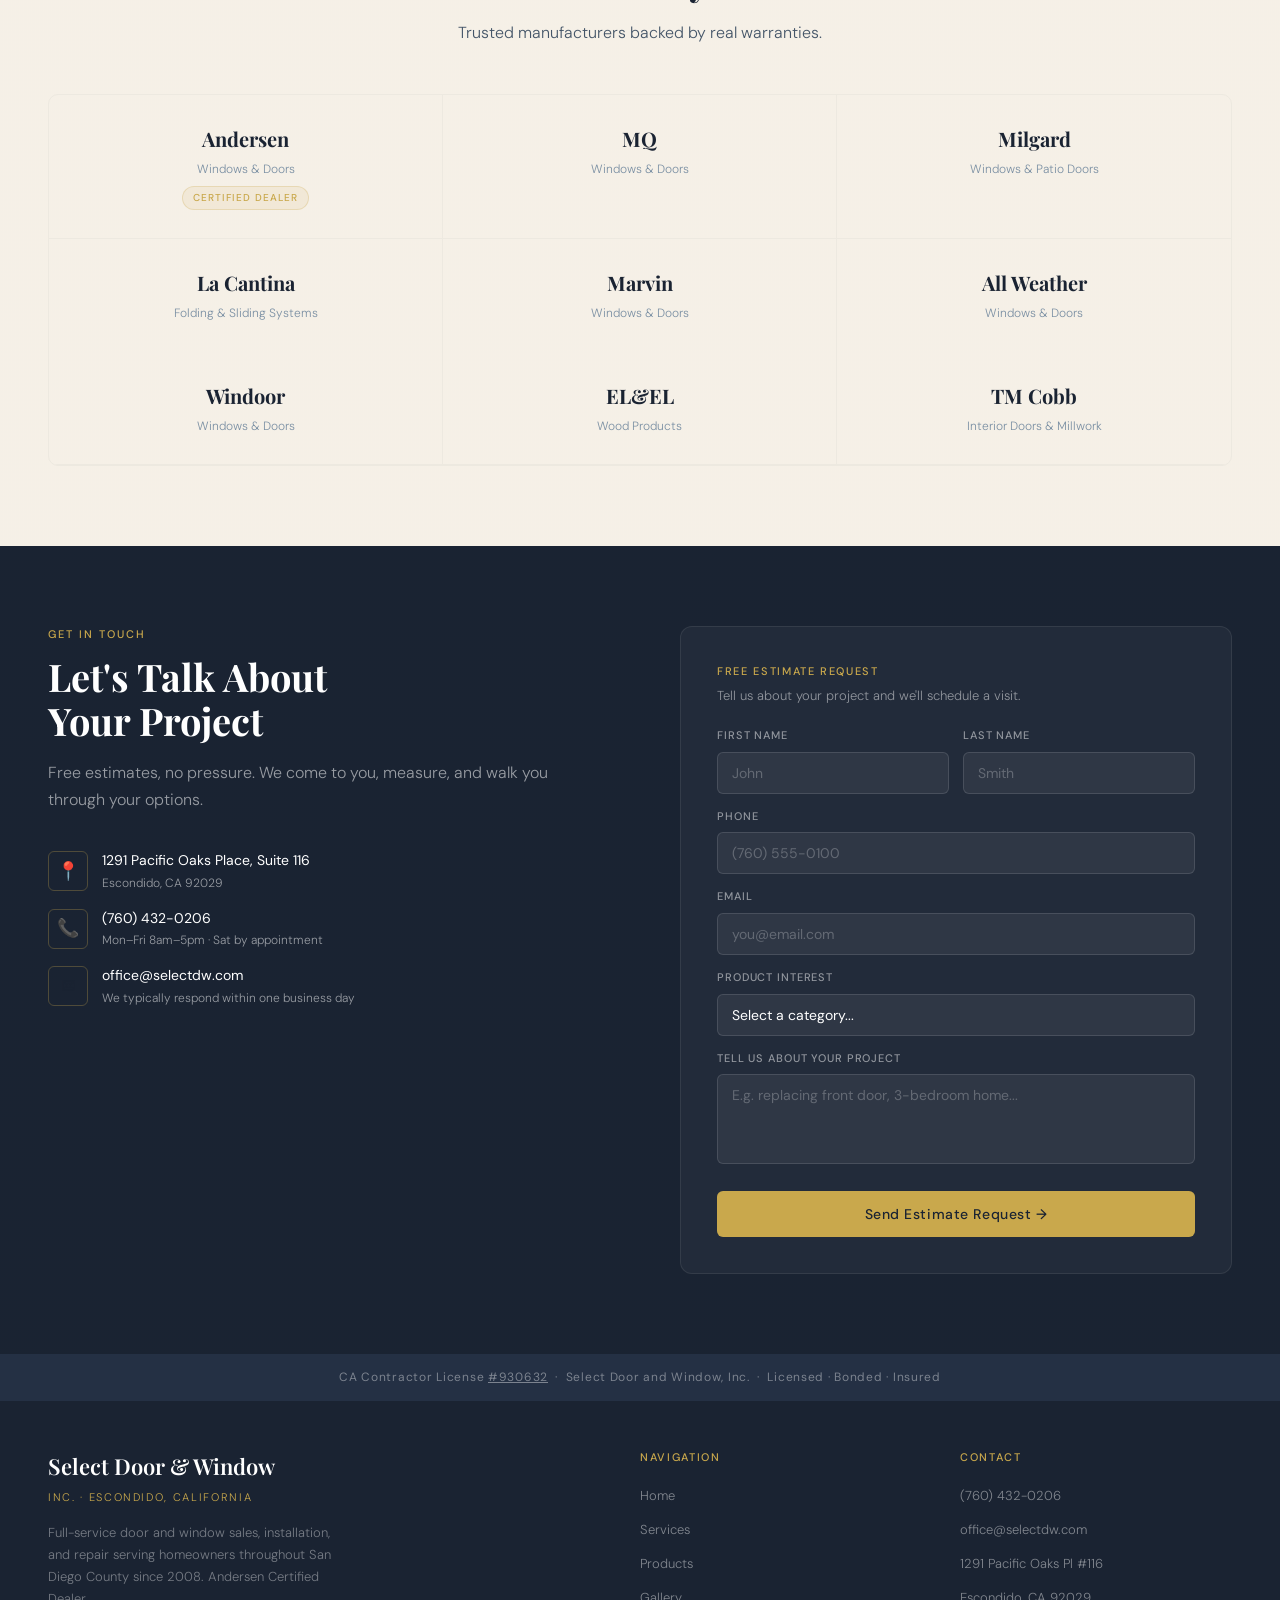
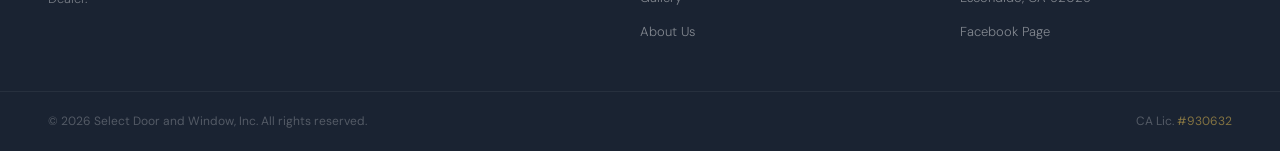
==== commit a2280a03: "Update service area language, add CSLB and Maps links, remove commercial references - Changed all se" ====
--- a/SDWWebsite/index.html
+++ b/SDWWebsite/index.html
@@ -66,7 +66,7 @@
   <div class="hero-content">
     <div class="hero-badge"><div class="hero-badge-dot"></div><span>Serving San Diego County Since 2008</span></div>
     <h1>Doors &amp; Windows<br>Built to <em>Last</em></h1>
-    <p>Premium door and window installation, sales, and service for residential and commercial properties across Escondido and North County San Diego.</p>
+    <p>Premium door and window installation, sales, and service for homeowners throughout San Diego County.</p>
     <div class="hero-actions">
       <a class="btn-primary" href="#home-contact">Request Free Estimate</a>
       <a class="btn-outline-light" href="gallery.html">View Our Work</a>
@@ -74,7 +74,7 @@
     <div class="hero-stats">
       <div class="hero-stat"><div class="hero-stat-num">15+</div><div class="hero-stat-label">Years in Business</div></div>
       <div class="hero-stat"><div class="hero-stat-num">3,000+</div><div class="hero-stat-label">Projects Completed</div></div>
-      <div class="hero-stat"><div class="hero-stat-num">Lic. #930632</div><div class="hero-stat-label">Licensed &amp; Insured</div></div>
+      <div class="hero-stat"><div class="hero-stat-num"><a href="https://www.cslb.ca.gov/OnlineServices/CheckLicenseII/LicenseDetail.aspx?LicNum=930632" target="_blank" rel="noopener" style="color:inherit;text-decoration:none">Lic. #930632</a></div><div class="hero-stat-label">Licensed &amp; Insured</div></div>
       <div class="hero-stat"><div class="hero-stat-num">All Brands</div><div class="hero-stat-label">Serviced &amp; Repaired</div></div>
     </div>
   </div>
@@ -88,7 +88,7 @@
   <div class="trust-divider"></div>
   <div class="trust-item"><span class="trust-dot">&#10022;</span> We Service It</div>
   <div class="trust-divider"></div>
-  <div class="trust-item"><span class="trust-dot">&#10022;</span> Licensed &amp; Insured #930632</div>
+  <div class="trust-item"><span class="trust-dot">&#10022;</span> <a href="https://www.cslb.ca.gov/OnlineServices/CheckLicenseII/LicenseDetail.aspx?LicNum=930632" target="_blank" rel="noopener" style="color:inherit;text-decoration:none">Licensed &amp; Insured #930632</a></div>
   <div class="trust-divider"></div>
   <div class="trust-item"><span class="trust-dot">&#10022;</span> Free In-Home Estimates</div>
 </div>
@@ -156,7 +156,7 @@
       <h2 class="section-title" style="color:var(--white)">Let's Talk About<br>Your Project</h2>
       <p class="section-sub" style="color:rgba(255,255,255,0.55)">Free estimates, no pressure. We come to you, measure, and walk you through your options.</p>
       <div class="contact-details">
-        <div class="contact-row"><div class="contact-icon">&#128205;</div><div><strong>1291 Pacific Oaks Place, Suite 116</strong><p>Escondido, CA 92029</p></div></div>
+        <div class="contact-row"><div class="contact-icon">&#128205;</div><div><a href="https://www.google.com/maps/search/?api=1&query=1291+Pacific+Oaks+Place+Suite+116+Escondido+CA+92029" target="_blank" rel="noopener" style="color:inherit;text-decoration:none"><strong>1291 Pacific Oaks Place, Suite 116</strong><p>Escondido, CA 92029</p></a></div></div>
         <div class="contact-row"><div class="contact-icon">&#128222;</div><div><strong>(760) 432-0206</strong><p>Mon&ndash;Fri 8am&ndash;5pm &middot; Sat by appointment</p></div></div>
         <div class="contact-row"><div class="contact-icon">&#9993;</div><div><strong>office@selectdw.com</strong><p>We typically respond within one business day</p></div></div>
       </div>
@@ -174,12 +174,12 @@
   </div>
 </section>
 
-<div class="license-strip">CA Contractor License <span>#930632</span> &nbsp;&middot;&nbsp; Select Door and Window, Inc. &nbsp;&middot;&nbsp; Licensed &middot; Bonded &middot; Insured</div>
+<div class="license-strip">CA Contractor License <a href="https://www.cslb.ca.gov/OnlineServices/CheckLicenseII/LicenseDetail.aspx?LicNum=930632" target="_blank" rel="noopener" style="color:inherit">#930632</a> &nbsp;&middot;&nbsp; Select Door and Window, Inc. &nbsp;&middot;&nbsp; Licensed &middot; Bonded &middot; Insured</div>
 <footer>
   <div>
     <div class="footer-brand-name">Select Door &amp; Window</div>
     <div class="footer-brand-tag">Inc. &middot; Escondido, California</div>
-    <p class="footer-desc">Full-service door and window sales, installation, and repair serving North County San Diego since 2008. Andersen Certified Dealer.</p>
+    <p class="footer-desc">Full-service door and window sales, installation, and repair serving homeowners throughout San Diego County since 2008. Andersen Certified Dealer.</p>
   </div>
   <div class="footer-col">
     <h5>Navigation</h5>
@@ -196,7 +196,7 @@
     <ul class="footer-links">
       <li><a href="tel:7604320206">(760) 432-0206</a></li>
       <li><a href="mailto:office@selectdw.com">office@selectdw.com</a></li>
-      <li><a>1291 Pacific Oaks Pl #116</a></li>
+      <li><a href="https://www.google.com/maps/search/?api=1&query=1291+Pacific+Oaks+Place+Suite+116+Escondido+CA+92029" target="_blank" rel="noopener">1291 Pacific Oaks Pl #116</a></li>
       <li><a>Escondido, CA 92029</a></li>
       <li><a href="https://www.facebook.com/selectdoorandwindow/" target="_blank">Facebook Page</a></li>
     </ul>
@@ -204,7 +204,7 @@
 </footer>
 <div class="footer-bottom">
   <p>&copy; 2026 Select Door and Window, Inc. All rights reserved.</p>
-  <p>CA Lic. <a href="#">#930632</a></p>
+  <p>CA Lic. <a href="https://www.cslb.ca.gov/OnlineServices/CheckLicenseII/LicenseDetail.aspx?LicNum=930632" target="_blank" rel="noopener">#930632</a></p>
 </div>
 
 <script src="scripts.js"></script>
